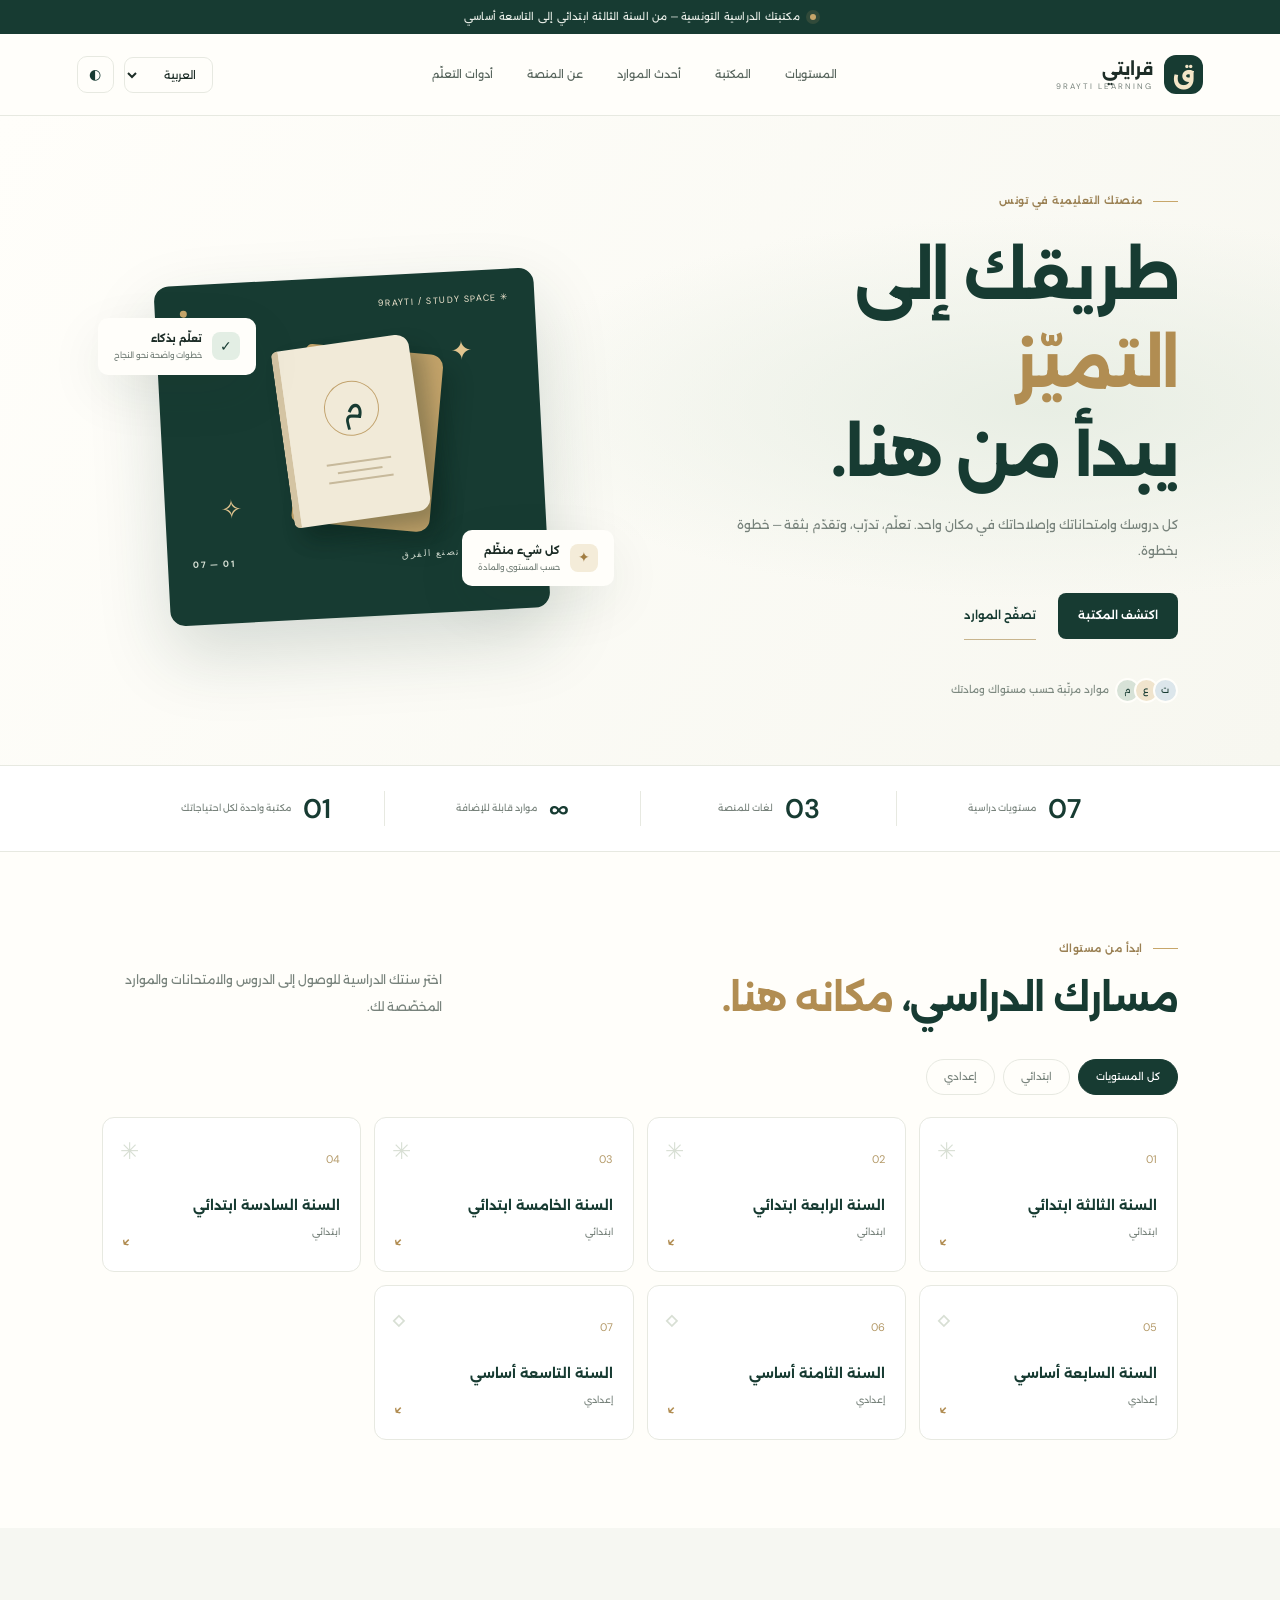
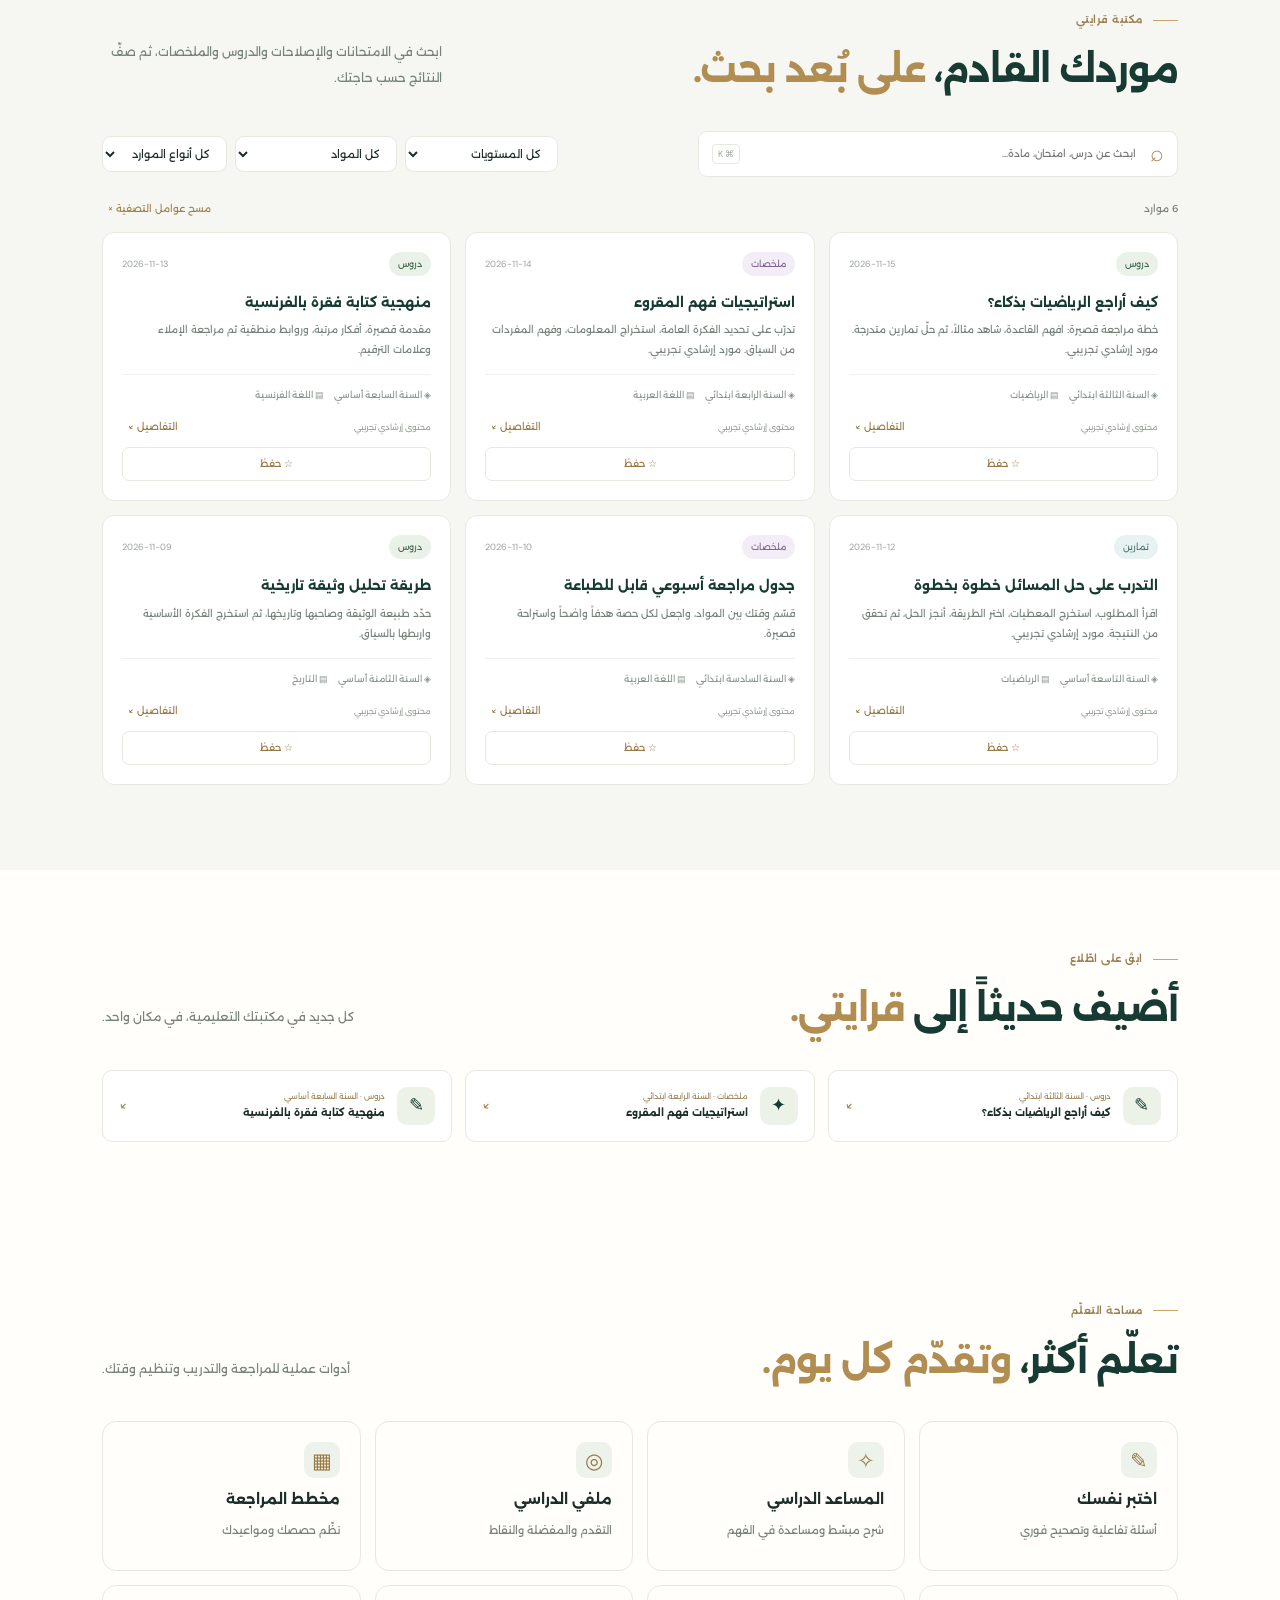
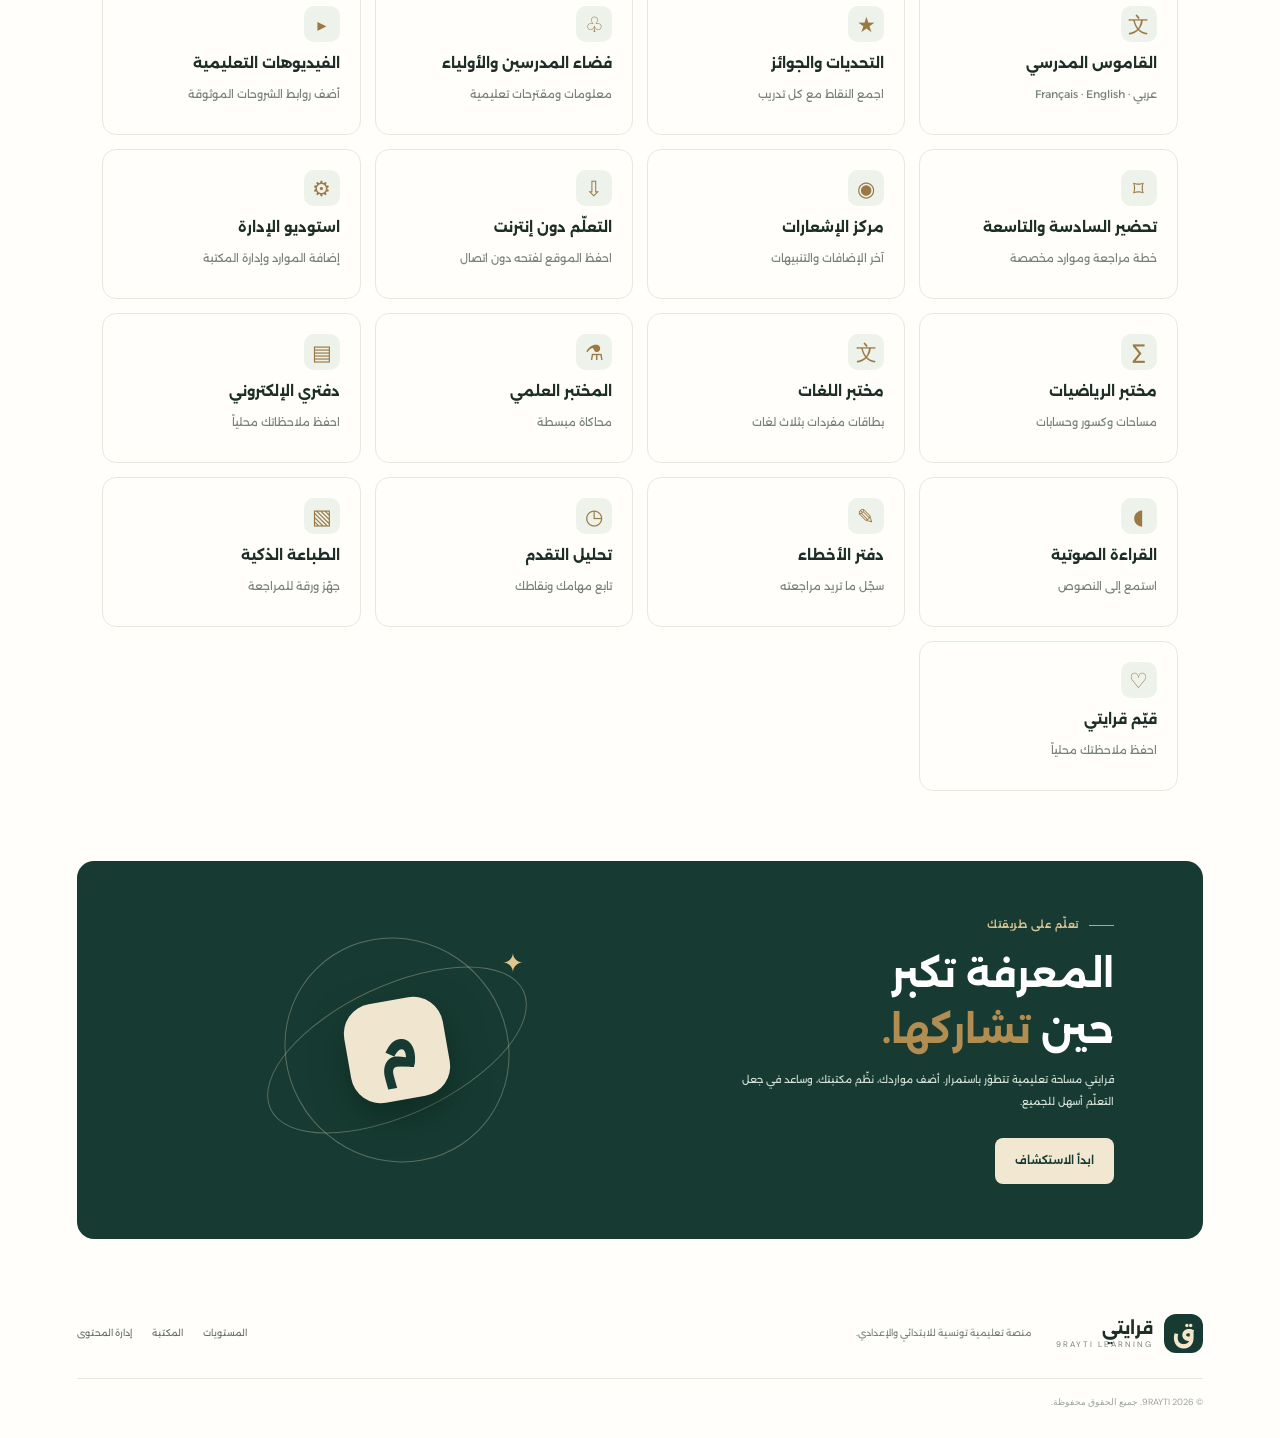
==== index.html @ 1de6a29f "Add files via upload" ====
<!doctype html>
<html lang="ar" dir="rtl">
<head>
<meta charset="utf-8"><meta name="viewport" content="width=device-width,initial-scale=1">
<meta name="description" content="قرايتي | 9rayti — مكتبة تعليمية تونسية للسنوات الثالثة إلى السادسة ابتدائي والسابعة إلى التاسعة أساسي.">
<meta name="theme-color" content="#173b32"><meta name="apple-mobile-web-app-capable" content="yes"><meta name="apple-mobile-web-app-status-bar-style" content="default"><link rel="manifest" href="manifest.webmanifest"><link rel="icon" href="assets/icon.svg" type="image/svg+xml"><title>قرايتي | 9rayti — المكتبة التعليمية التونسية</title>
<link rel="preconnect" href="https://fonts.googleapis.com"><link rel="preconnect" href="https://fonts.gstatic.com" crossorigin>
<link href="https://fonts.googleapis.com/css2?family=Alexandria:wght@400;500;600;700;800&family=DM+Sans:wght@400;500;600;700&display=swap" rel="stylesheet">
<link rel="stylesheet" href="assets/style.css">
</head>
<body>
<div class="announcement"><span class="pulse"></span><span data-i18n="announcement">مكتبتك الدراسية التونسية — من السنة الثالثة ابتدائي إلى التاسعة أساسي</span></div>
<header class="header"><a class="brand" href="#home" aria-label="9rayti home"><span class="brand-mark">ق</span><span><b>قرايتي</b><small>9RAYTI LEARNING</small></span></a>
<nav class="main-nav"><a href="#levels" data-i18n="navLevels">المستويات</a><a href="#library" data-i18n="navLibrary">المكتبة</a><a href="#latest" data-i18n="navLatest">أحدث الموارد</a><a href="#about" data-i18n="navAbout">عن المنصة</a></nav>
<div class="header-actions"><select id="language" class="language" aria-label="Language"><option value="ar">العربية</option><option value="fr">Français</option><option value="en">English</option></select><button class="icon-btn" id="themeToggle" aria-label="Toggle theme">◐</button><button class="menu-btn" id="menuToggle" aria-label="Open menu">☰</button></div></header>
<main id="home">
<section class="hero"><div class="hero-copy"><div class="eyebrow"><span class="eyebrow-line"></span><span data-i18n="heroEyebrow">منصتك التعليمية في تونس</span></div><h1 data-i18n="heroTitle">طريقك إلى <em>التميّز</em><br>يبدأ من هنا.</h1><p data-i18n="heroText">كل دروسك وامتحاناتك وإصلاحاتك في مكان واحد. تعلّم، تدرّب، وتقدّم بثقة — خطوة بخطوة.</p><div class="hero-buttons"><a class="btn btn-primary" href="#levels" data-i18n="explore">اكتشف المكتبة <span>↙</span></a><a class="btn btn-quiet" href="#library" data-i18n="browse">تصفّح الموارد</a></div><div class="hero-proof"><div class="avatar-stack"><i>م</i><i>ع</i><i>ت</i></div><span data-i18n="heroFoot">موارد مرتّبة حسب مستواك ومادتك</span></div></div>
<div class="hero-art"><div class="art-glow"></div><div class="art-card main-art"><div class="art-top"><span>✳ 9RAYTI / STUDY SPACE</span><span class="art-dot"></span></div><div class="book-illustration"><div class="book book-back"></div><div class="book book-front"><div class="book-seal">م</div><div class="book-lines"><i></i><i></i><i></i></div></div><div class="sparkle s1">✦</div><div class="sparkle s2">✧</div></div><div class="art-bottom"><span data-i18n="artCaption">مساحة تعلّم تصنع الفرق</span><b>01 — 07</b></div></div><div class="floating-note note-one"><span class="note-icon">✓</span><span><b data-i18n="noteOneTitle">تعلّم بذكاء</b><small data-i18n="noteOneText">خطوات واضحة نحو النجاح</small></span></div><div class="floating-note note-two"><span class="note-icon gold">✦</span><span><b data-i18n="noteTwoTitle">كل شيء منظّم</b><small data-i18n="noteTwoText">حسب المستوى والمادة</small></span></div></div></section>
<section class="stats"><div><b>07</b><span data-i18n="statLevels">مستويات دراسية</span></div><div><b>03</b><span data-i18n="statLanguages">لغات للمنصة</span></div><div><b>∞</b><span data-i18n="statResources">موارد قابلة للإضافة</span></div><div><b>01</b><span data-i18n="statPlace">مكتبة واحدة لكل احتياجاتك</span></div></section>
<section class="section levels-section" id="levels"><div class="section-heading"><div><div class="eyebrow"><span class="eyebrow-line"></span><span data-i18n="levelsEyebrow">ابدأ من مستواك</span></div><h2 data-i18n="levelsTitle">مسارك الدراسي، <em>مكانه هنا.</em></h2></div><p data-i18n="levelsText">اختر سنتك الدراسية للوصول إلى الدروس والامتحانات والموارد المخصّصة لك.</p></div><div class="level-tabs"><button class="level-tab active" data-stage="all" data-i18n="allLevels">كل المستويات</button><button class="level-tab" data-stage="primary" data-i18n="primary">ابتدائي</button><button class="level-tab" data-stage="middle" data-i18n="middle">إعدادي</button></div><div class="level-grid" id="levelGrid"></div></section>
<section class="library-section" id="library"><div class="section section-inner"><div class="section-heading"><div><div class="eyebrow"><span class="eyebrow-line"></span><span data-i18n="libraryEyebrow">مكتبة قرايتي</span></div><h2 data-i18n="libraryTitle">موردك القادم، <em>على بُعد بحث.</em></h2></div><p data-i18n="libraryText">ابحث في الامتحانات والإصلاحات والدروس والملخصات، ثم صفِّ النتائج حسب حاجتك.</p></div>
<div class="library-tools"><label class="search-box"><span>⌕</span><input id="searchInput" type="search" data-i18n-placeholder="searchPlaceholder" placeholder="ابحث عن درس، امتحان، مادة..."/><kbd>⌘ K</kbd></label><div class="filter-row"><select id="filterLevel"><option value="" data-i18n="filterAllLevels">كل المستويات</option></select><select id="filterSubject"><option value="" data-i18n="filterAllSubjects">كل المواد</option></select><select id="filterType"><option value="" data-i18n="filterAllTypes">كل أنواع الموارد</option><option value="exam" data-i18n="typeExam">امتحانات</option><option value="correction" data-i18n="typeCorrection">إصلاحات</option><option value="lesson" data-i18n="typeLesson">دروس</option><option value="summary" data-i18n="typeSummary">ملخصات</option><option value="exercise" data-i18n="typeExercise">تمارين</option><option value="license" data-i18n="typeLicense">تراخيص</option></select></div></div>
<div class="results-meta"><span id="resultsCount">0 مورد</span><button id="clearFilters" class="text-button" data-i18n="clearFilters">مسح عوامل التصفية ×</button></div><div class="resource-grid" id="resourceGrid"></div><div class="empty-state hidden" id="emptyState"><div>⌕</div><h3 data-i18n="emptyTitle">لم نعثر على نتائج</h3><p data-i18n="emptyText">جرّب تغيير كلمات البحث أو عوامل التصفية.</p></div></div></section>
<section class="latest-section section" id="latest"><div class="section-heading"><div><div class="eyebrow"><span class="eyebrow-line"></span><span data-i18n="latestEyebrow">ابقَ على اطّلاع</span></div><h2 data-i18n="latestTitle">أضيف حديثاً إلى <em>قرايتي.</em></h2></div><p data-i18n="latestText">كل جديد في مكتبتك التعليمية، في مكان واحد.</p></div><div class="latest-strip" id="latestStrip"></div></section>
<section class="cta-section" id="about"><div class="cta-content"><div class="eyebrow light"><span class="eyebrow-line"></span><span data-i18n="ctaEyebrow">تعلّم على طريقتك</span></div><h2 data-i18n="ctaTitle">المعرفة تكبر<br>حين <em>تشاركها.</em></h2><p data-i18n="ctaText">قرايتي مساحة تعليمية تتطوّر باستمرار. أضف مواردك، نظّم مكتبتك، وساعد في جعل التعلّم أسهل للجميع.</p><a class="btn btn-light" href="#library" data-i18n="ctaButton">ابدأ الاستكشاف <span>↙</span></a></div><div class="cta-decoration"><div class="orbit orbit-a"></div><div class="orbit orbit-b"></div><div class="orbit-core">م</div><span class="orbit-star">✦</span></div></section>
</main>
<footer class="footer"><a class="brand footer-brand" href="#home"><span class="brand-mark">ق</span><span><b>قرايتي</b><small>9RAYTI LEARNING</small></span></a><p data-i18n="footerText">منصة تعليمية تونسية للابتدائي والإعدادي.</p><div class="footer-links"><a href="#levels" data-i18n="navLevels">المستويات</a><a href="#library" data-i18n="navLibrary">المكتبة</a><a href="admin.html" data-i18n="adminLink">إدارة المحتوى</a></div><small>© <span id="year"></span> 9RAYTI. <span data-i18n="rights">جميع الحقوق محفوظة.</span></small></footer>
<div class="modal-backdrop hidden" id="resourceModal"><div class="modal"><button class="modal-close" id="modalClose">×</button><div id="modalContent"></div></div></div>
<script src="assets/data.js"></script><script src="assets/app.js"></script><script src="assets/features.js"></script><script src="assets/ultimate.js"></script>
</body></html>
---- assets/style.css ----
:root{--forest:#173b32;--forest2:#245346;--sage:#dfe9df;--cream:#f7f6f0;--paper:#fffefa;--ink:#1d2d27;--muted:#77827b;--gold:#c7a66a;--line:#e7e9e1;--shadow:0 18px 55px #1a382513}*{box-sizing:border-box}html{scroll-behavior:smooth;scroll-padding-top:90px}body{margin:0;background:var(--paper);color:var(--ink);font-family:'Alexandria','DM Sans',sans-serif;font-size:14px;line-height:1.8}a{color:inherit;text-decoration:none}button,input,select{font:inherit}.announcement{height:34px;background:var(--forest);color:#e9eee8;display:flex;align-items:center;justify-content:center;gap:10px;font-size:10px;letter-spacing:.2px}.pulse{width:6px;height:6px;background:var(--gold);border-radius:50%;box-shadow:0 0 0 4px #c7a66a25}.header{height:82px;padding:0 max(6vw,24px);display:flex;align-items:center;justify-content:space-between;border-bottom:1px solid var(--line);background:#fffefaed;backdrop-filter:blur(16px);position:sticky;top:0;z-index:20}.brand{display:flex;align-items:center;gap:11px}.brand-mark{width:39px;height:39px;border-radius:12px;background:var(--forest);color:#f4e6c8;display:grid;place-items:center;font-size:22px;font-weight:800}.brand b{display:block;font-size:17px;line-height:1.3}.brand small{display:block;font:8px 'DM Sans',sans-serif;letter-spacing:2px;color:var(--muted)}.main-nav{display:flex;gap:34px;color:#59665e;font-size:11px}.main-nav a:hover,.footer-links a:hover{color:var(--gold)}.header-actions{display:flex;align-items:center;gap:10px}.language,.filter-row select{border:1px solid var(--line);background:transparent;color:var(--ink);border-radius:9px;padding:9px 12px;font-size:11px;outline:none}.icon-btn,.menu-btn{border:1px solid var(--line);background:transparent;border-radius:10px;width:37px;height:37px;color:var(--forest);cursor:pointer}.menu-btn{display:none}.hero{min-height:550px;padding:76px max(8vw,30px) 62px;display:grid;grid-template-columns:1fr 1fr;align-items:center;gap:6vw;background:radial-gradient(ellipse at 82% 45%,#e8eee4 0,transparent 38%),linear-gradient(120deg,#fffefa,#f7f7f0)}.hero-copy{max-width:570px}.eyebrow{display:flex;align-items:center;gap:10px;color:#9a8053;font-size:10px;font-weight:600;letter-spacing:.5px}.eyebrow-line{width:25px;height:1px;background:var(--gold)}h1{font-size:clamp(38px,5vw,64px);line-height:1.38;letter-spacing:-2px;margin:22px 0 15px;font-weight:700;color:var(--forest)}h1 em,h2 em{font-style:normal;color:#b18d52}.hero-copy>p,.section-heading>p{max-width:480px;color:var(--muted);font-size:12px;line-height:2.2}.hero-buttons{display:flex;align-items:center;gap:22px;margin-top:28px}.btn{display:inline-flex;align-items:center;gap:20px;padding:13px 20px;border-radius:8px;font-size:11px;font-weight:600;transition:.2s}.btn-primary{background:var(--forest);color:#fff}.btn-primary:hover{background:var(--forest2);transform:translateY(-2px)}.btn-primary span,.btn-light span{font-size:17px}.btn-quiet{color:var(--forest);border-bottom:1px solid #c8b58e;border-radius:0;padding-inline:0}.hero-proof{display:flex;align-items:center;gap:12px;margin-top:38px;color:#7d8980;font-size:10px}.avatar-stack{display:flex;direction:ltr}.avatar-stack i{width:25px;height:25px;border-radius:50%;background:#d7e2d7;border:2px solid #fffefa;display:grid;place-items:center;font-style:normal;font-size:9px;color:var(--forest);margin-left:-6px}.avatar-stack i:nth-child(2){background:#f0e4cd}.avatar-stack i:nth-child(3){background:#dce6eb}.hero-art{min-height:390px;position:relative;display:grid;place-items:center}.art-glow{position:absolute;width:340px;height:340px;border-radius:50%;background:#dce8db;filter:blur(2px)}.main-art{position:relative;width:min(380px,90%);height:340px;background:var(--forest);border-radius:15px;padding:22px 25px;color:#f3e8d2;box-shadow:0 30px 70px #18392d2b;transform:rotate(-3deg)}.art-top,.art-bottom{display:flex;justify-content:space-between;align-items:center;font:9px 'DM Sans',sans-serif;letter-spacing:1.4px}.art-dot{width:7px;height:7px;border-radius:50%;background:var(--gold)}.book-illustration{height:240px;display:grid;place-items:center;position:relative}.book{position:absolute;width:138px;height:178px;border-radius:6px 13px 13px 6px;box-shadow:12px 14px 20px #091d1644}.book-back{background:#c3a36a;transform:translate(16px,8px) rotate(8deg)}.book-front{background:#f1ead8;transform:rotate(-5deg);display:flex;flex-direction:column;align-items:center;justify-content:center;gap:25px;border-left:7px solid #d4c4a3}.book-seal{width:55px;height:55px;border:1px solid #c2a36e;border-radius:50%;display:grid;place-items:center;color:var(--forest);font-size:30px}.book-lines{display:grid;gap:7px;width:65px}.book-lines i{height:2px;background:#c7b99b}.book-lines i:nth-child(2){width:70%;margin:auto}.sparkle{position:absolute;color:#e2c58f;font-size:26px}.s1{top:22px;right:40px}.s2{bottom:24px;left:30px}.art-bottom{color:#d5dfd4}.floating-note{position:absolute;display:flex;gap:10px;align-items:center;background:#fffefa;padding:12px 16px;border-radius:10px;box-shadow:var(--shadow);z-index:2}.note-one{top:66px;left:-4px}.note-two{bottom:56px;right:-12px}.note-icon{width:28px;height:28px;border-radius:8px;background:#e3eee4;color:var(--forest);display:grid;place-items:center}.note-icon.gold{background:#f4ecd9;color:#a17d42}.floating-note b,.floating-note small{display:block}.floating-note b{font-size:10px}.floating-note small{font-size:8px;color:var(--muted)}.stats{display:grid;grid-template-columns:repeat(4,1fr);padding:25px 10%;background:#fff;border-block:1px solid var(--line)}.stats div{display:flex;align-items:center;justify-content:center;gap:12px;border-left:1px solid var(--line)}.stats div:last-child{border:0}.stats b{font:600 27px 'DM Sans',sans-serif;color:var(--forest)}.stats span{font-size:9px;color:var(--muted)}.section{padding:88px max(8vw,30px)}.section-heading{display:flex;justify-content:space-between;align-items:end;gap:30px;margin-bottom:34px}.section-heading h2{font-size:clamp(25px,3vw,37px);line-height:1.5;color:var(--forest);margin:12px 0 0;letter-spacing:-1px}.section-heading>p{max-width:340px;margin:0 0 5px}.level-tabs{display:flex;gap:8px;margin-bottom:22px}.level-tab{background:transparent;border:1px solid var(--line);border-radius:30px;padding:8px 17px;color:var(--muted);font-size:10px;cursor:pointer}.level-tab.active{background:var(--forest);color:#fff;border-color:var(--forest)}.level-grid{display:grid;grid-template-columns:repeat(4,1fr);gap:13px}.level-card{position:relative;text-align:start;min-height:155px;padding:20px;background:#fff;border:1px solid var(--line);border-radius:12px;cursor:pointer;transition:.2s;color:var(--ink);overflow:hidden}.level-card:hover{transform:translateY(-4px);box-shadow:var(--shadow);border-color:#c5b181}.level-number{font:11px 'DM Sans',sans-serif;color:#b49a69}.level-symbol{position:absolute;top:13px;left:17px;font-size:23px;color:#d8dfd4}.level-card b{display:block;margin-top:23px;font-size:13px;color:var(--forest)}.level-card small{color:var(--muted);font-size:9px}.level-arrow{position:absolute;bottom:14px;left:18px;color:#b18d52;font-size:17px}.library-section{background:#f6f7f2}.section-inner{padding-top:83px;padding-bottom:85px}.library-tools{display:flex;justify-content:space-between;gap:15px;align-items:center;margin-bottom:22px}.search-box{display:flex;align-items:center;gap:12px;background:#fff;border:1px solid var(--line);border-radius:9px;padding:0 13px;min-width:310px;flex:1;max-width:480px;height:46px;color:#a78c59}.search-box>span{font-size:23px}.search-box input{border:0;outline:0;flex:1;min-width:0;font-size:10px;color:var(--ink);background:transparent}.search-box kbd{font:9px 'DM Sans',sans-serif;color:#a0a89f;border:1px solid var(--line);padding:3px 5px;border-radius:4px}.filter-row{display:flex;gap:8px}.filter-row select{background:#fff;min-width:125px}.results-meta{display:flex;justify-content:space-between;align-items:center;color:var(--muted);font-size:10px;margin-bottom:13px}.text-button{border:0;background:transparent;color:#a1814b;cursor:pointer;font-size:10px}.resource-grid{display:grid;grid-template-columns:repeat(3,1fr);gap:14px}.resource-card{background:#fff;border:1px solid var(--line);border-radius:12px;padding:19px;min-height:225px;display:flex;flex-direction:column;transition:.2s}.resource-card:hover{box-shadow:var(--shadow);transform:translateY(-3px)}.resource-card-top,.resource-meta,.resource-card-bottom{display:flex;justify-content:space-between;align-items:center;gap:10px}.resource-type{font-size:9px;padding:4px 9px;border-radius:20px;background:#eaf1e9;color:#42664d}.type-exam{background:#f8eee1;color:#9b713c}.type-correction{background:#e9eef6;color:#506a91}.type-summary{background:#f2edf6;color:#806594}.type-exercise{background:#e9f2f2;color:#4f7775}.type-license{background:#f5efe5;color:#8a754d}.resource-date{font:9px 'DM Sans',sans-serif;color:#9aa29b}.resource-card h3{font-size:13px;line-height:1.8;margin:15px 0 6px;color:var(--forest)}.resource-card p{font-size:10px;color:var(--muted);line-height:2;margin:0 0 14px}.resource-meta{justify-content:flex-start;flex-wrap:wrap;color:#89948b;font-size:9px;margin-top:auto;padding-top:12px;border-top:1px solid #f0f1ec}.resource-card-bottom{margin-top:14px}.resource-origin{font-size:8px;color:#9ba39a}.detail-btn{border:0;background:transparent;color:#9a7b48;font-size:10px;cursor:pointer}.empty-state{text-align:center;padding:50px 15px;color:var(--muted)}.empty-state>div{font-size:35px;color:#b49a69}.empty-state h3{color:var(--forest)}.hidden{display:none!important}.latest-section{padding-top:80px;padding-bottom:90px}.latest-strip{display:grid;grid-template-columns:repeat(3,1fr);gap:13px}.latest-item{border:1px solid var(--line);border-radius:10px;background:white;padding:16px;display:flex;align-items:center;gap:12px;text-align:start;cursor:pointer;color:var(--ink)}.latest-icon{width:38px;height:38px;flex:none;border-radius:10px;background:#edf2e9;color:var(--forest);display:grid;place-items:center;font-size:18px}.latest-item span:nth-child(2){flex:1;min-width:0}.latest-item small,.latest-item b{display:block}.latest-item small{font-size:8px;color:#a28a60}.latest-item b{font-size:10px;white-space:nowrap;overflow:hidden;text-overflow:ellipsis}.latest-item i{font-style:normal;color:#a88a54}.cta-section{margin:0 max(6vw,20px) 75px;background:var(--forest);border-radius:17px;min-height:330px;position:relative;overflow:hidden;padding:55px 7%;display:flex;align-items:center;justify-content:space-between;color:#fff}.eyebrow.light{color:#d7c397}.cta-content{max-width:460px;position:relative;z-index:1}.cta-content h2{font-size:37px;line-height:1.5;margin:12px 0;color:#fff}.cta-content p{font-size:10px;color:#d3ded5;line-height:2.2;max-width:400px}.btn-light{background:#f2e8d2;color:var(--forest);margin-top:15px}.cta-decoration{width:310px;height:260px;position:relative;display:grid;place-items:center;margin-inline-end:8%}.orbit{position:absolute;border:1px solid #e3d4b355;border-radius:50%;transform:rotate(-25deg)}.orbit-a{width:280px;height:130px}.orbit-b{width:230px;height:220px;transform:rotate(45deg)}.orbit-core{width:100px;height:100px;border-radius:30px;background:#f0e5ce;color:var(--forest);display:grid;place-items:center;font-size:52px;font-weight:800;box-shadow:0 15px 35px #061e1680;transform:rotate(-10deg)}.orbit-star{position:absolute;top:20px;right:28px;color:#e3c58e;font-size:26px}.footer{padding:0 max(6vw,25px) 30px;display:flex;align-items:center;gap:25px;flex-wrap:wrap}.footer-brand{flex:none}.footer>p{font-size:9px;color:var(--muted);margin-inline-end:auto}.footer-links{display:flex;gap:20px;font-size:9px;color:#65736a}.footer>small{width:100%;border-top:1px solid var(--line);padding-top:17px;color:#9ba39b;font:9px 'DM Sans',sans-serif}.modal-backdrop{position:fixed;inset:0;background:#0a1c17a8;z-index:50;display:grid;place-items:center;padding:20px}.modal{background:#fffefa;color:var(--ink);width:min(540px,100%);border-radius:16px;padding:32px;position:relative;box-shadow:0 25px 80px #0004}.modal-close{position:absolute;top:12px;left:15px;border:0;background:transparent;font-size:25px;color:var(--muted);cursor:pointer}.modal h2{color:var(--forest);font-size:22px;margin:18px 0 8px}.modal>div>p{font-size:11px;line-height:2.2;color:var(--muted)}.modal-details{display:grid;grid-template-columns:repeat(3,1fr);gap:10px;padding:17px 0;margin:15px 0;border-block:1px solid var(--line)}.modal-details small,.modal-details b{display:block}.modal-details small{font-size:9px;color:var(--muted)}.modal-details b{font-size:10px}.demo-warning,.file-note{background:#f8f1e4;border-radius:8px;padding:10px;color:#886c3f!important;font-size:9px!important}.dark{--paper:#18231f;--cream:#1d2b25;--ink:#e9eee8;--muted:#aab6ac;--line:#34453b;background:var(--paper);color:var(--ink)}.dark .header,.dark .stats,.dark .level-card,.dark .resource-card,.dark .latest-item,.dark .search-box,.dark .filter-row select,.dark .floating-note,.dark .modal{background:#202f28;color:var(--ink)}.dark .hero,.dark .library-section{background:#1b2923}.dark .main-nav,.dark .section-heading h2,.dark h1,.dark .level-card b,.dark .resource-card h3,.dark .modal h2{color:#e4eee5}.dark .hero{background:radial-gradient(ellipse at 82% 45%,#31473a 0,transparent 38%),#1b2923}.dark .stats{border-color:var(--line)}.dark .stats b{color:#d5c08f}.dark .search-box input{color:var(--ink)}.dark .cta-section{background:#0f2c24}.dark .footer{background:transparent}.dark .modal{background:#202f28}.dark .icon-btn{color:#e6d6b5}
@media(max-width:900px){.main-nav{gap:15px}.hero{padding-inline:6vw;gap:2vw}.level-grid{grid-template-columns:repeat(2,1fr)}.resource-grid{grid-template-columns:repeat(2,1fr)}.library-tools{align-items:stretch;flex-direction:column}.search-box{max-width:none}.filter-row select{flex:1;min-width:0}.stats{padding-inline:4%}.stats span{font-size:8px}.latest-strip{grid-template-columns:1fr}.cta-decoration{margin-inline-end:0}}
@media(max-width:650px){.announcement{font-size:8px;padding:0 10px;text-align:center}.header{height:68px;padding:0 18px}.main-nav{display:none;position:absolute;top:68px;right:0;left:0;background:#fffefa;padding:18px 24px;box-shadow:var(--shadow);flex-direction:column;gap:14px}.main-nav.open{display:flex}.menu-btn{display:block}.hero{grid-template-columns:1fr;padding:52px 23px 30px}.hero-copy{order:1}.hero-art{order:0;min-height:285px}.main-art{height:260px;width:270px}.book-illustration{height:175px}.book{width:105px;height:140px}.art-glow{width:260px;height:260px}.note-one{top:28px;left:0}.note-two{bottom:20px;right:0}.floating-note{padding:8px 10px}.stats{grid-template-columns:repeat(2,1fr);gap:17px;padding:20px}.stats div{border:0;justify-content:flex-start}.section{padding:60px 22px}.section-heading{display:block}.section-heading>p{margin-top:10px}.level-grid{gap:9px}.level-card{min-height:135px;padding:15px}.level-card b{font-size:11px}.resource-grid{grid-template-columns:1fr}.filter-row{display:grid;grid-template-columns:1fr 1fr}.search-box{min-width:0}.search-box kbd{display:none}.cta-section{margin:0 15px 55px;padding:38px 25px;min-height:0}.cta-decoration{display:none}.cta-content h2{font-size:30px}.footer{padding-inline:22px;gap:14px}.footer>p{width:100%;order:3}.footer-links{width:100%;order:4}.footer>small{order:5}.modal{padding:25px 20px}.modal-details{grid-template-columns:1fr 1fr}.dark .main-nav{background:#202f28}}

/* 9rayti expanded learning tools */
.feature-hub{padding-top:70px;padding-bottom:70px}.feature-grid{display:grid;grid-template-columns:repeat(4,minmax(0,1fr));gap:14px;margin-top:28px}.feature-tile{display:flex;flex-direction:column;align-items:flex-start;text-align:right;gap:9px;min-height:150px;padding:20px;border:1px solid var(--line);border-radius:14px;background:var(--paper,#fffefa);color:var(--ink,#24362f);text-decoration:none;cursor:pointer;transition:transform .2s,border-color .2s,box-shadow .2s;font:inherit}.feature-tile:hover{transform:translateY(-3px);border-color:#b99a62;box-shadow:0 12px 28px #183b2d12}.feature-tile>span{display:grid;place-items:center;width:36px;height:36px;border-radius:10px;background:#edf2eb;color:#9a7944;font-size:21px}.feature-tile b{font-size:14px}.feature-tile small{font-size:11px;line-height:1.8;color:var(--muted,#758078)}
.tool-modal{position:fixed;inset:0;z-index:1000;background:#0b211bd1;display:grid;place-items:center;padding:18px;overflow:auto}.tool-modal.hidden{display:none}.tool-dialog{position:relative;width:min(650px,100%);max-height:90vh;overflow:auto;background:var(--paper,#fffefa);color:var(--ink,#24362f);border-radius:18px;padding:30px;box-shadow:0 25px 80px #0003}.tool-dialog h2{font-size:25px;margin:12px 0 18px}.tool-dialog h3{font-size:17px;line-height:1.8}.tool-close{position:absolute;left:16px;top:12px;border:0;background:transparent;font-size:28px;cursor:pointer;color:inherit}.tool-muted{font-size:12px;color:var(--muted,#758078);line-height:1.9}.tool-label{display:grid;gap:7px;margin:13px 0;font-size:12px;color:var(--muted,#758078)}.tool-label input,.tool-label select,.tool-label textarea,.tool-input{width:100%;border:1px solid var(--line);border-radius:9px;padding:12px;background:transparent;color:inherit;font:inherit;font-size:13px}.tool-label textarea{resize:vertical}.quiz-options{display:grid;gap:9px;margin:18px 0}.quiz-options button{padding:13px;text-align:right;border:1px solid var(--line);border-radius:9px;background:transparent;color:inherit;cursor:pointer}.quiz-options button:disabled{opacity:.65;cursor:default}.tool-feedback,.tool-answer{margin-top:16px;padding:14px;border-radius:10px;background:#edf3ec;line-height:1.9;font-size:13px;color:#244337}.tool-answer{white-space:pre-wrap}.profile-stats{display:grid;grid-template-columns:repeat(3,1fr);gap:10px;margin:18px 0}.profile-stats>div{padding:14px;background:#f1f2ec;border-radius:10px;display:grid;text-align:center;gap:5px}.profile-stats b{font-size:22px;color:#987745}.profile-stats small{font-size:10px}.planner-form{display:grid;grid-template-columns:1fr 1fr auto;align-items:end;gap:10px}.task-list{display:grid;gap:8px;margin-top:16px}.task-row{display:flex;align-items:center;gap:10px;border:1px solid var(--line);padding:11px;border-radius:9px;font-size:12px}.task-row span{flex:1}.task-row small{display:block;color:var(--muted)}.task-row button{border:0;background:#f4e9e5;color:#985b4d;border-radius:6px;padding:5px 9px;cursor:pointer}.task-row .done{text-decoration:line-through;opacity:.6}.dict-rows{display:grid;gap:8px;margin-top:14px}.dict-row{display:grid;grid-template-columns:1fr 1.2fr;gap:5px;padding:12px;border:1px solid var(--line);border-radius:9px}.dict-row small{grid-column:1/-1;color:var(--muted)}.challenge-card,.notice-card{padding:17px;border:1px solid var(--line);border-radius:12px;margin:12px 0;line-height:1.9}.challenge-card strong{color:#9b7b45;font-size:22px}.notice-card p{font-size:12px;color:var(--muted)}.national-grid{display:grid;grid-template-columns:1fr 1fr;gap:10px;margin:16px 0}.national-grid .feature-tile{min-height:100px}.favorite-resource{margin-top:10px;border:1px solid var(--line);border-radius:7px;padding:7px 10px;background:transparent;color:#997846;cursor:pointer;font:inherit;font-size:10px}.dark .feature-tile{background:#1d3029;color:#edf1e9}.dark .tool-dialog{background:#1d3029;color:#edf1e9}.dark .profile-stats>div,.dark .tool-feedback,.dark .tool-answer{background:#293f35;color:#e4eee5}.dark .tool-label input,.dark .tool-label select,.dark .tool-label textarea,.dark .tool-input{background:#172720;color:#f4f1e8}
@media(max-width:900px){.feature-grid{grid-template-columns:repeat(2,minmax(0,1fr))}}@media(max-width:560px){.feature-grid{grid-template-columns:1fr 1fr;gap:9px}.feature-tile{padding:13px;min-height:135px}.feature-tile b{font-size:12px}.feature-tile small{font-size:10px}.tool-dialog{padding:24px 17px}.planner-form{grid-template-columns:1fr}.national-grid{grid-template-columns:1fr}.dict-row{grid-template-columns:1fr}.dict-row small{grid-column:auto}}

/* 9rayti ULTIMATE — mobile-first learning tools, same original palette */
.math-grid{display:grid;grid-template-columns:1fr 1fr;gap:12px}.tool-actions{display:flex;gap:10px;flex-wrap:wrap;margin:14px 0}.flashcard{min-height:150px;border:1px solid var(--line);border-radius:14px;display:grid;place-content:center;text-align:center;gap:14px;padding:20px;background:linear-gradient(135deg,#fffefa,#f2f4ec)}.flashcard strong{font-size:30px;color:var(--forest)}.science-state{margin:18px 0;padding:25px;border-radius:14px;background:#e9efe5;color:#173b32;text-align:center;font-size:22px;font-weight:700}.progress-track{height:12px;background:var(--line);border-radius:99px;overflow:hidden}.progress-track span{display:block;height:100%;background:var(--gold);border-radius:99px}.mobile-dock{display:none}@media(max-width:650px){body{padding-bottom:76px}.mobile-dock{position:fixed;z-index:40;bottom:0;left:0;right:0;display:grid;grid-template-columns:repeat(4,1fr);gap:4px;padding:8px 10px calc(8px + env(safe-area-inset-bottom));background:#fffefaed;border-top:1px solid var(--line);backdrop-filter:blur(14px);box-shadow:0 -8px 25px #173b3210}.mobile-dock a{display:flex;flex-direction:column;align-items:center;justify-content:center;gap:1px;color:var(--forest);font-size:19px;line-height:1.2}.mobile-dock small{font-size:9px;color:var(--muted)}.dark .mobile-dock{background:#202f28ed}.dark .mobile-dock a{color:#e4eee5}.math-grid{grid-template-columns:1fr 1fr}.tool-actions .btn{flex:1;justify-content:center}}@media print{.header,.announcement,.footer,.mobile-dock,.feature-hub,.cta-section{display:none!important}}
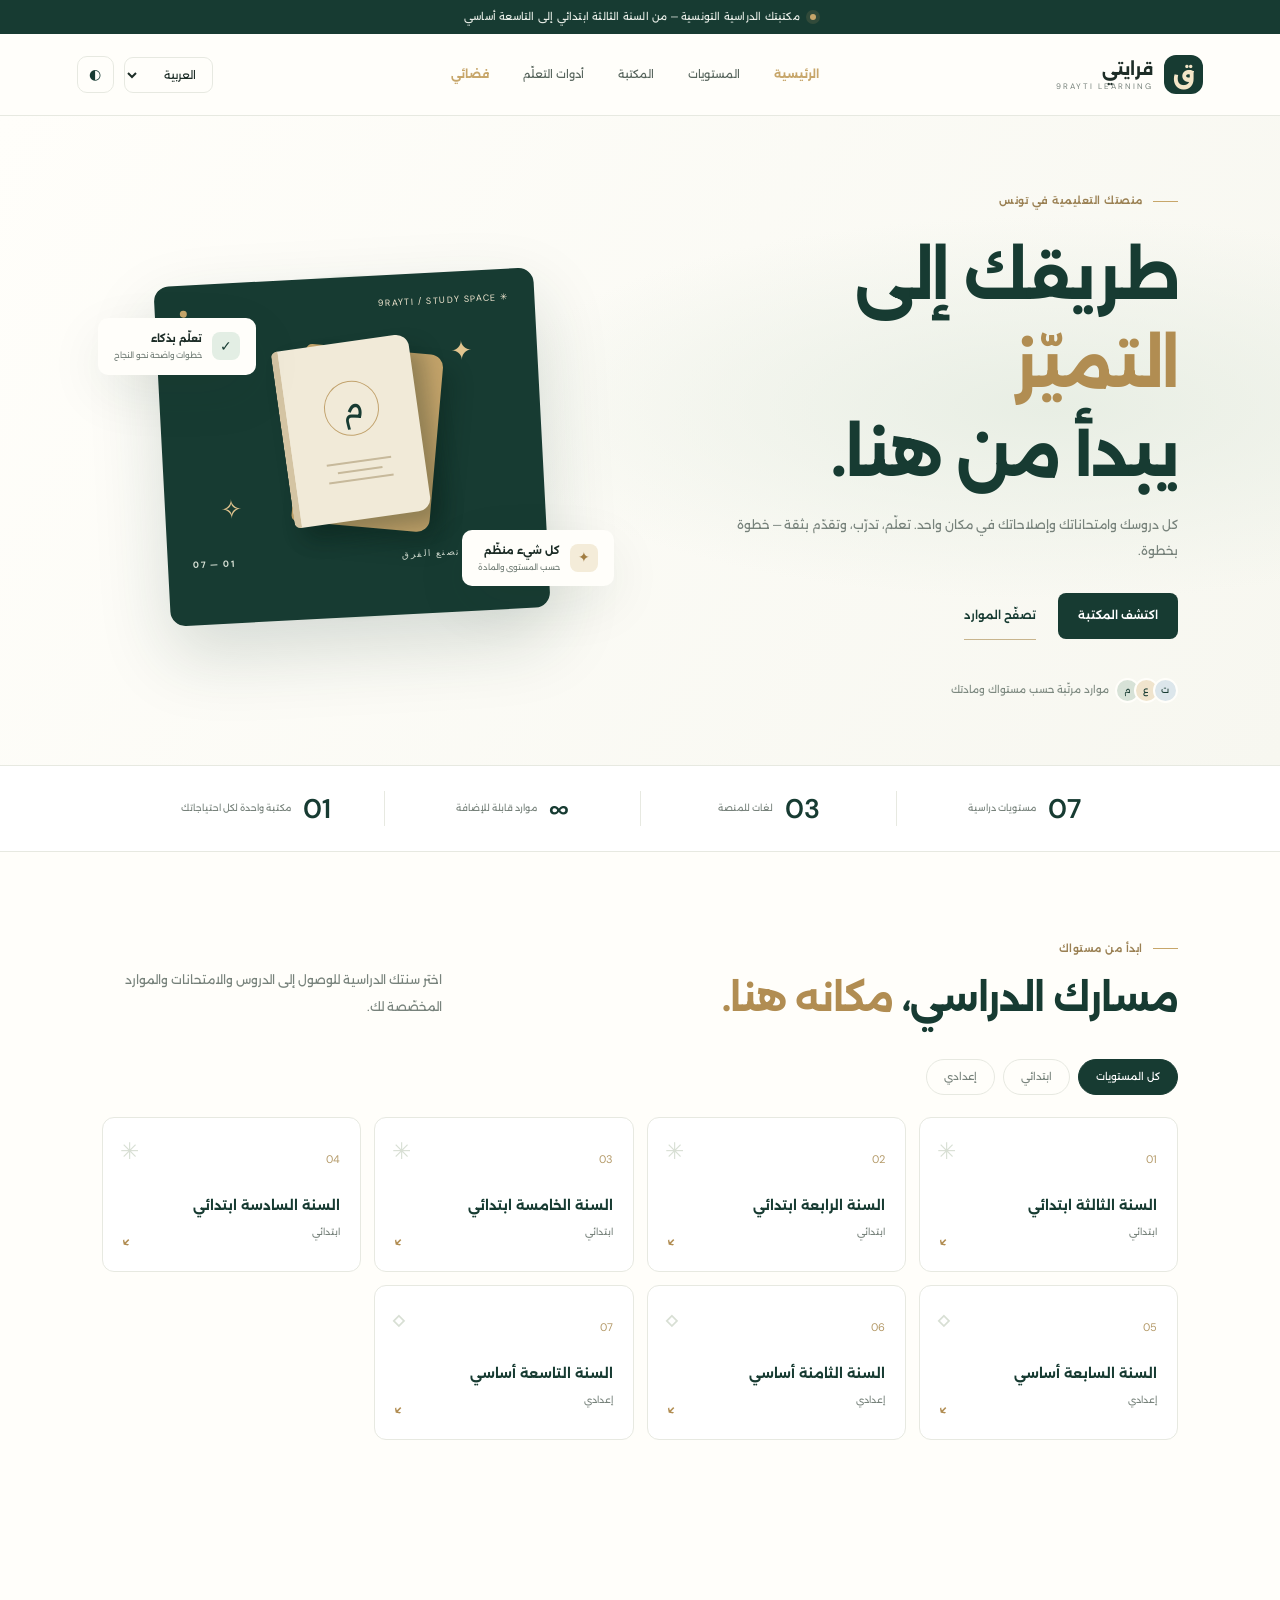
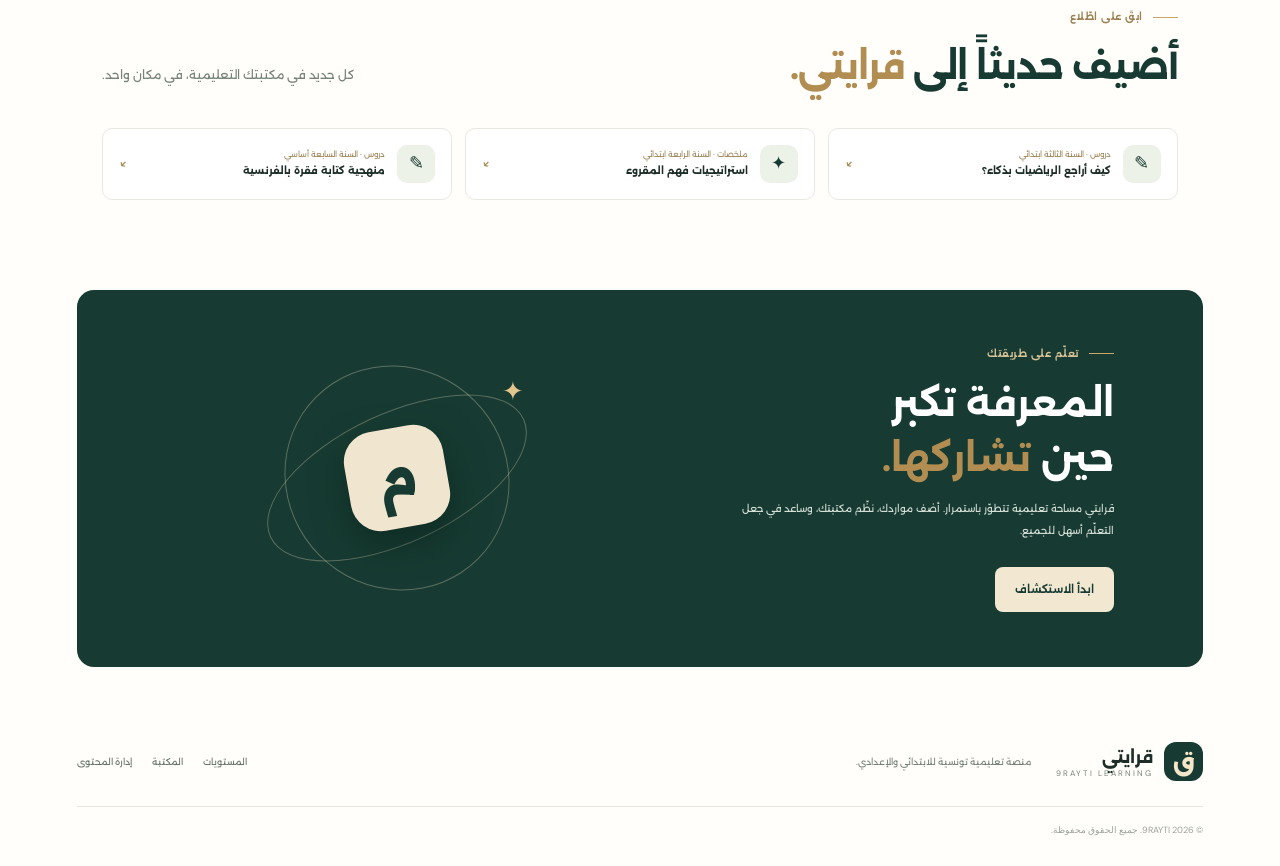
==== commit 509a83ba: "Add files via upload" ====
--- a/index.html
+++ b/index.html
@@ -26,5 +26,5 @@
 </main>
 <footer class="footer"><a class="brand footer-brand" href="#home"><span class="brand-mark">ق</span><span><b>قرايتي</b><small>9RAYTI LEARNING</small></span></a><p data-i18n="footerText">منصة تعليمية تونسية للابتدائي والإعدادي.</p><div class="footer-links"><a href="#levels" data-i18n="navLevels">المستويات</a><a href="#library" data-i18n="navLibrary">المكتبة</a><a href="admin.html" data-i18n="adminLink">إدارة المحتوى</a></div><small>© <span id="year"></span> 9RAYTI. <span data-i18n="rights">جميع الحقوق محفوظة.</span></small></footer>
 <div class="modal-backdrop hidden" id="resourceModal"><div class="modal"><button class="modal-close" id="modalClose">×</button><div id="modalContent"></div></div></div>
-<script src="assets/data.js"></script><script src="assets/app.js"></script><script src="assets/features.js"></script><script src="assets/ultimate.js"></script>
+<script src="assets/data.js"></script><script src="assets/app.js"></script><script src="assets/features.js"></script><script src="assets/ultimate.js"></script><script src="assets/content.js"></script><script src="assets/views.js"></script>
 </body></html>
--- a/assets/style.css
+++ b/assets/style.css
@@ -9,3 +9,5 @@
 
 /* 9rayti ULTIMATE — mobile-first learning tools, same original palette */
 .math-grid{display:grid;grid-template-columns:1fr 1fr;gap:12px}.tool-actions{display:flex;gap:10px;flex-wrap:wrap;margin:14px 0}.flashcard{min-height:150px;border:1px solid var(--line);border-radius:14px;display:grid;place-content:center;text-align:center;gap:14px;padding:20px;background:linear-gradient(135deg,#fffefa,#f2f4ec)}.flashcard strong{font-size:30px;color:var(--forest)}.science-state{margin:18px 0;padding:25px;border-radius:14px;background:#e9efe5;color:#173b32;text-align:center;font-size:22px;font-weight:700}.progress-track{height:12px;background:var(--line);border-radius:99px;overflow:hidden}.progress-track span{display:block;height:100%;background:var(--gold);border-radius:99px}.mobile-dock{display:none}@media(max-width:650px){body{padding-bottom:76px}.mobile-dock{position:fixed;z-index:40;bottom:0;left:0;right:0;display:grid;grid-template-columns:repeat(4,1fr);gap:4px;padding:8px 10px calc(8px + env(safe-area-inset-bottom));background:#fffefaed;border-top:1px solid var(--line);backdrop-filter:blur(14px);box-shadow:0 -8px 25px #173b3210}.mobile-dock a{display:flex;flex-direction:column;align-items:center;justify-content:center;gap:1px;color:var(--forest);font-size:19px;line-height:1.2}.mobile-dock small{font-size:9px;color:var(--muted)}.dark .mobile-dock{background:#202f28ed}.dark .mobile-dock a{color:#e4eee5}.math-grid{grid-template-columns:1fr 1fr}.tool-actions .btn{flex:1;justify-content:center}}@media print{.header,.announcement,.footer,.mobile-dock,.feature-hub,.cta-section{display:none!important}}
+.crumbs{font-size:11px;color:var(--muted);margin-bottom:18px}.crumbs a{color:#9a7b48}.app-view{min-height:60vh;padding-top:40px}.app-view h2{color:var(--forest);font-size:28px;margin:6px 0}.app-view h3{color:var(--forest);font-size:15px;margin:22px 0 8px}.vgrid{display:grid;grid-template-columns:repeat(3,1fr);gap:13px;margin:12px 0}.vcard{display:block;padding:18px;background:#fff;border:1px solid var(--line);border-radius:12px;transition:.2s}.vcard:hover{transform:translateY(-3px);box-shadow:var(--shadow);border-color:#c5b181}.vcard b{display:block;color:var(--forest);font-size:13px}.vcard small{color:var(--muted);font-size:10px}.reader{max-width:720px}.reader p{font-size:13px;line-height:2.1}.qbox{border:1px solid var(--line);border-radius:12px;margin:0 0 12px;padding:14px 18px;background:#fff}.qbox legend{font-weight:600;color:var(--forest);padding:0 6px}.qopt{display:block;padding:7px 4px;cursor:pointer;font-size:13px}.qfb{font-size:12px;color:#4f7a5c;margin-top:6px}.tool-actions{display:flex;gap:14px;flex-wrap:wrap;margin:16px 0}.tool-group{margin-bottom:26px}.tool-group h3{color:var(--forest);font-size:15px;margin:0 0 10px}.main-nav a.active{color:var(--gold);font-weight:700}.dark .vcard,.dark .qbox{background:#202f28}.dark .app-view h2,.dark .app-view h3,.dark .vcard b,.dark .qbox legend{color:#e4eee5}@media(max-width:760px){.vgrid{grid-template-columns:1fr}}
+.lesson-img{display:block;width:100%;max-width:820px;height:auto;border-radius:14px;border:1px solid var(--line);box-shadow:var(--shadow);margin:14px 0}
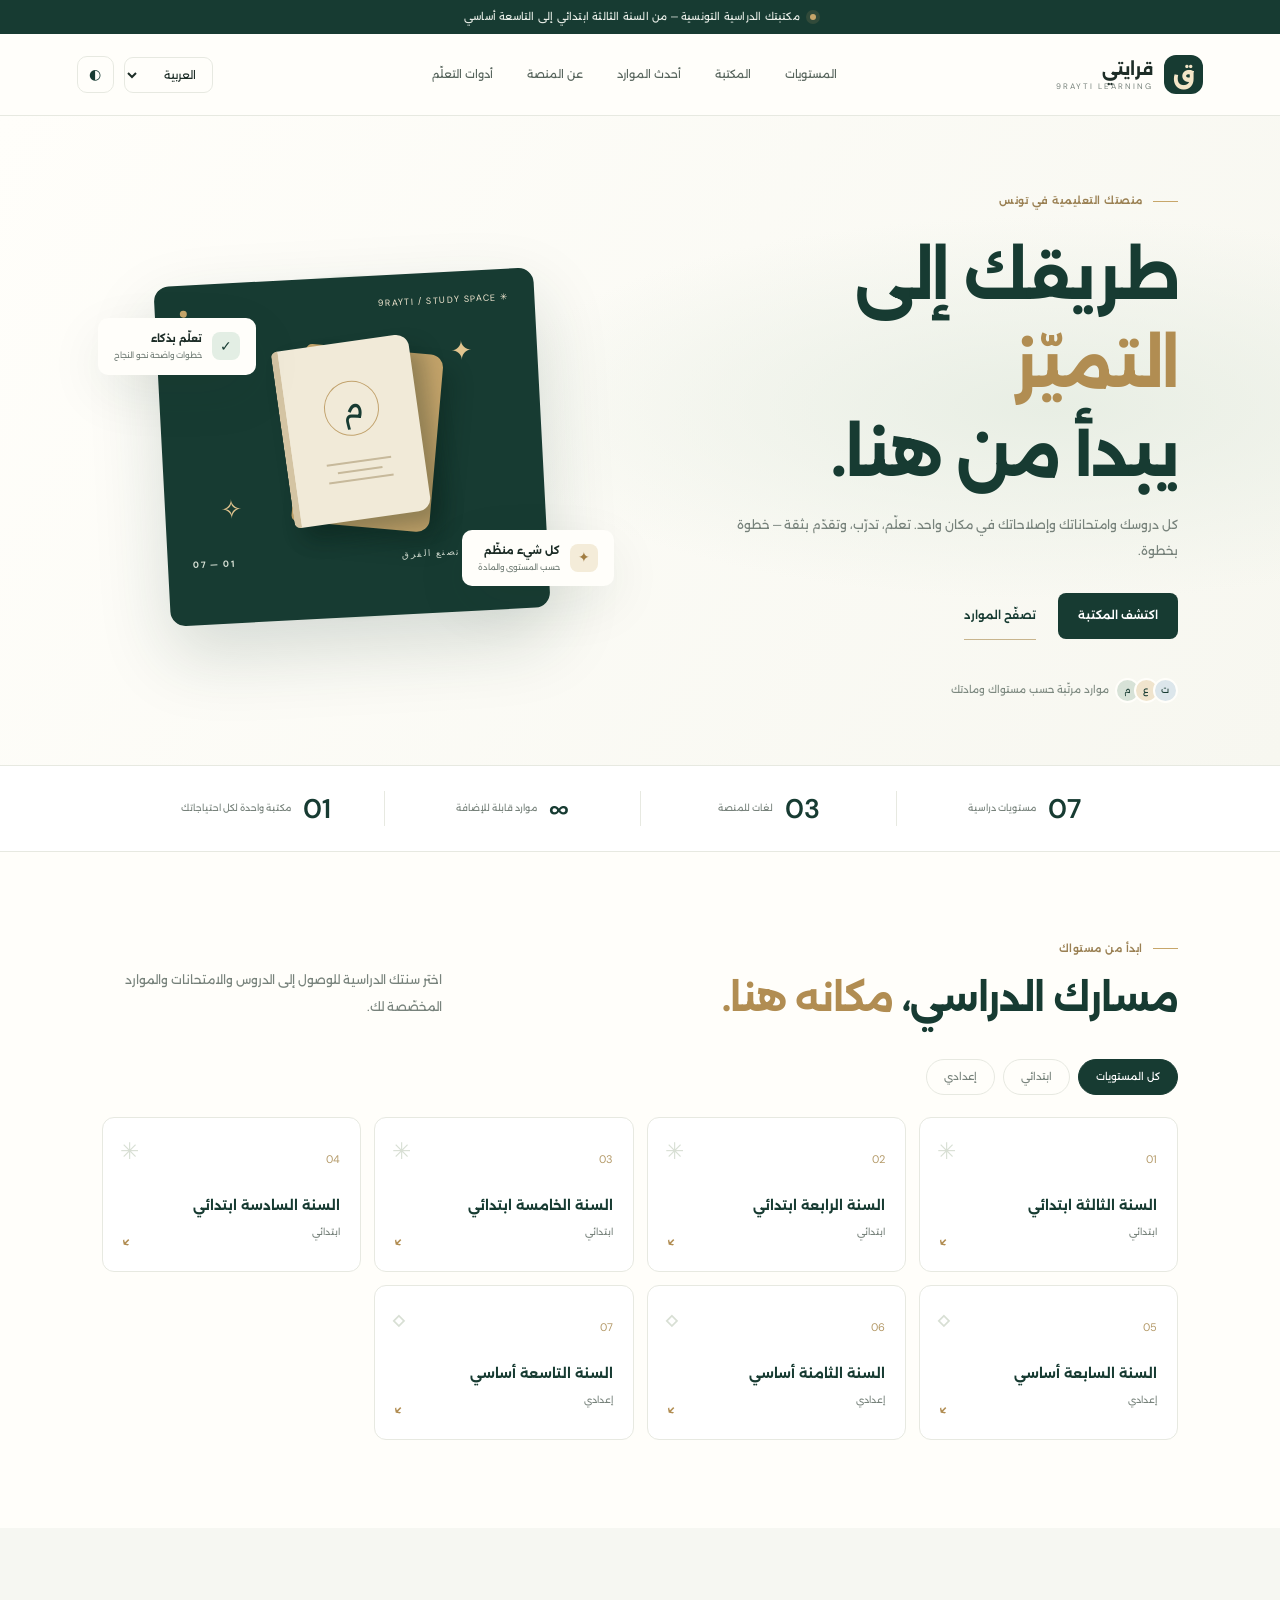
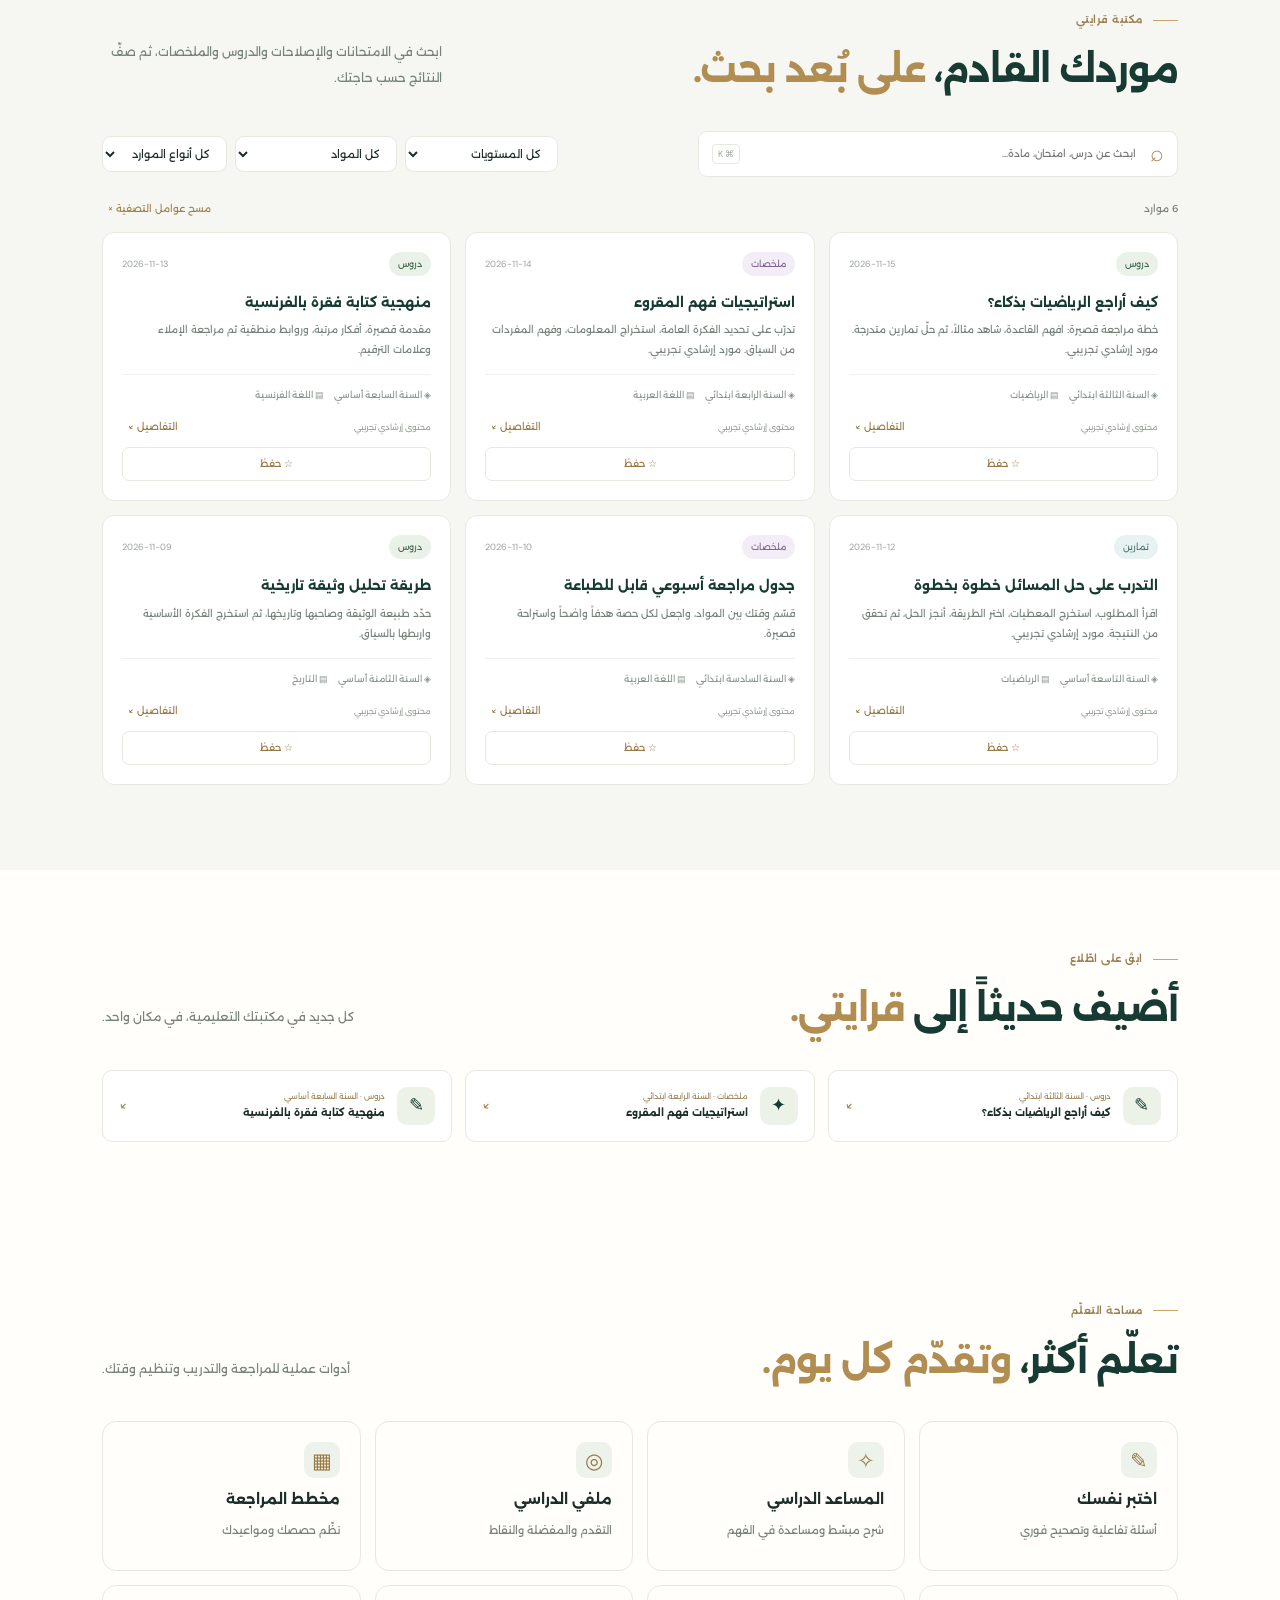
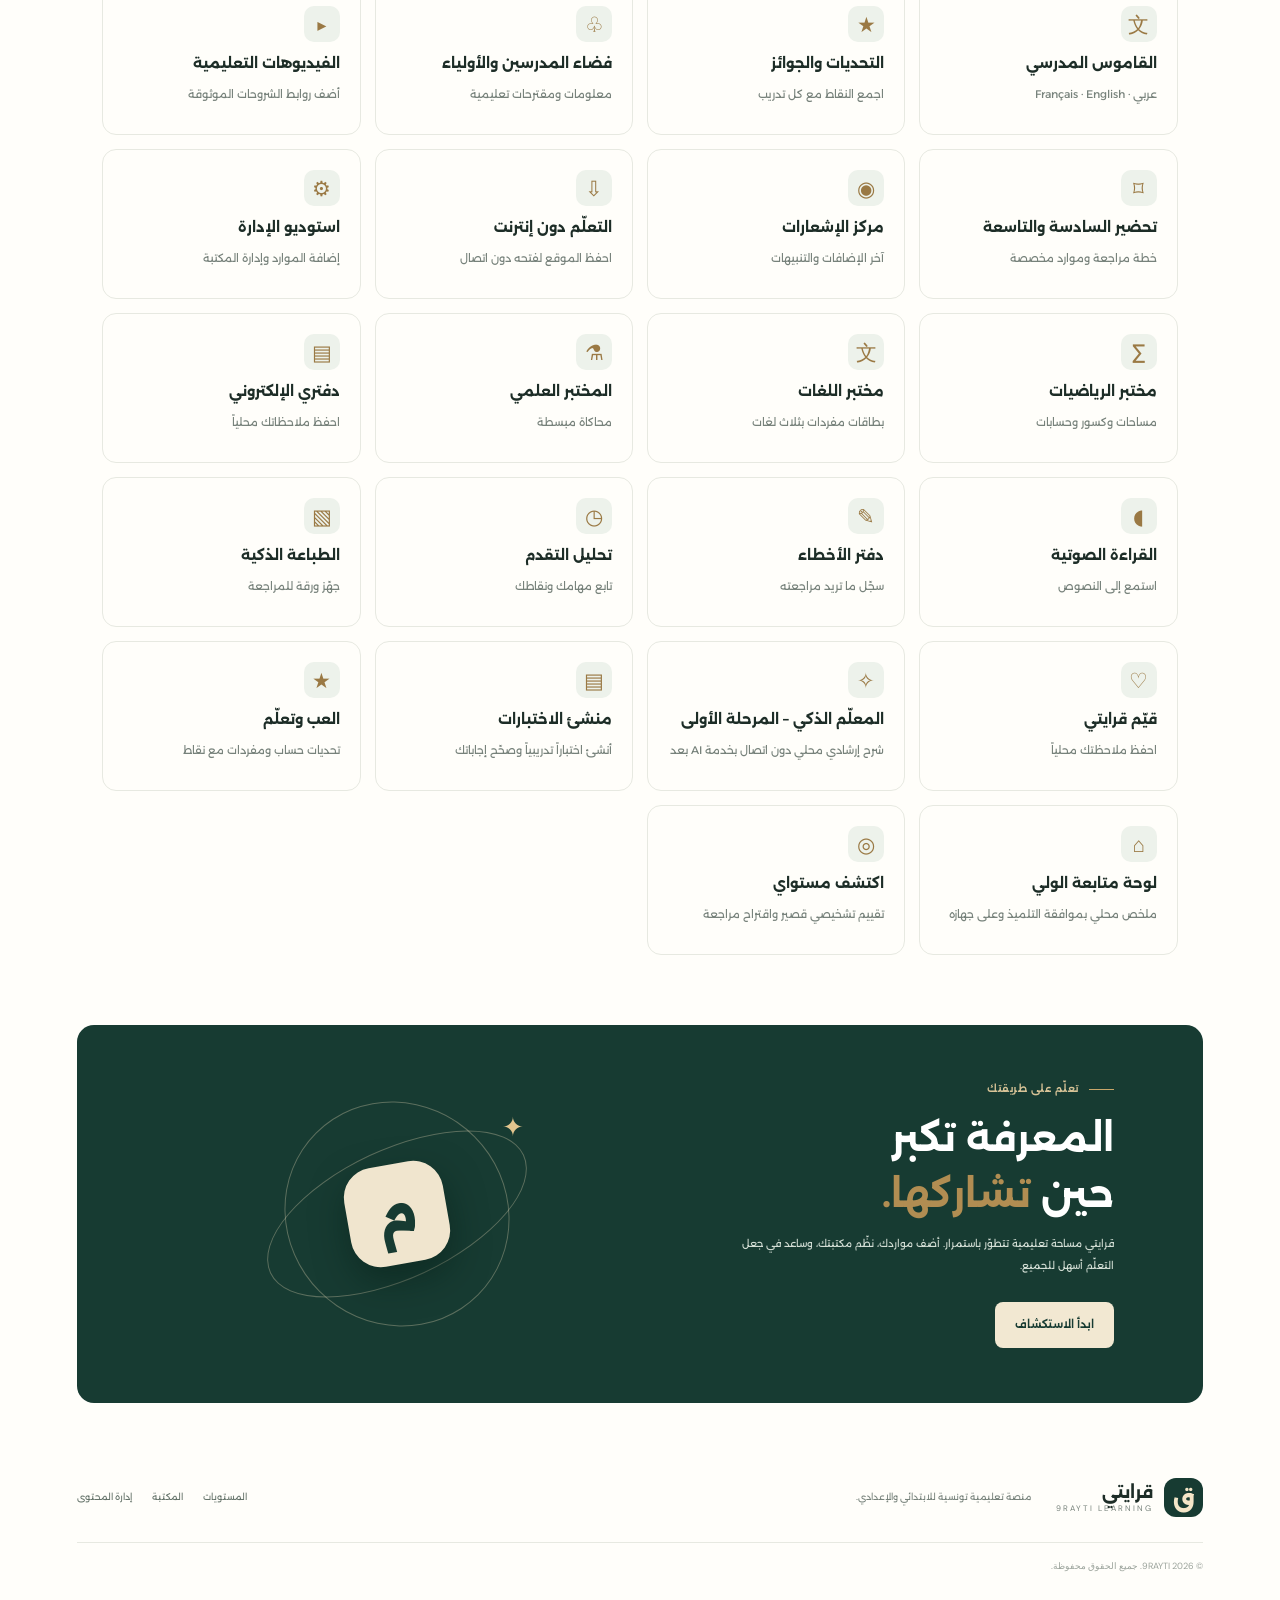
==== commit 27222d43: "Add files via upload" ====
--- a/index.html
+++ b/index.html
@@ -26,5 +26,5 @@
 </main>
 <footer class="footer"><a class="brand footer-brand" href="#home"><span class="brand-mark">ق</span><span><b>قرايتي</b><small>9RAYTI LEARNING</small></span></a><p data-i18n="footerText">منصة تعليمية تونسية للابتدائي والإعدادي.</p><div class="footer-links"><a href="#levels" data-i18n="navLevels">المستويات</a><a href="#library" data-i18n="navLibrary">المكتبة</a><a href="admin.html" data-i18n="adminLink">إدارة المحتوى</a></div><small>© <span id="year"></span> 9RAYTI. <span data-i18n="rights">جميع الحقوق محفوظة.</span></small></footer>
 <div class="modal-backdrop hidden" id="resourceModal"><div class="modal"><button class="modal-close" id="modalClose">×</button><div id="modalContent"></div></div></div>
-<script src="assets/data.js"></script><script src="assets/app.js"></script><script src="assets/features.js"></script><script src="assets/ultimate.js"></script><script src="assets/content.js"></script><script src="assets/views.js"></script>
+<script src="assets/data.js"></script><script src="assets/app.js"></script><script src="assets/features.js"></script><script src="assets/ultimate.js"></script><script src="assets/expansion.js"></script>
 </body></html>
--- a/assets/style.css
+++ b/assets/style.css
@@ -9,5 +9,15 @@
 
 /* 9rayti ULTIMATE — mobile-first learning tools, same original palette */
 .math-grid{display:grid;grid-template-columns:1fr 1fr;gap:12px}.tool-actions{display:flex;gap:10px;flex-wrap:wrap;margin:14px 0}.flashcard{min-height:150px;border:1px solid var(--line);border-radius:14px;display:grid;place-content:center;text-align:center;gap:14px;padding:20px;background:linear-gradient(135deg,#fffefa,#f2f4ec)}.flashcard strong{font-size:30px;color:var(--forest)}.science-state{margin:18px 0;padding:25px;border-radius:14px;background:#e9efe5;color:#173b32;text-align:center;font-size:22px;font-weight:700}.progress-track{height:12px;background:var(--line);border-radius:99px;overflow:hidden}.progress-track span{display:block;height:100%;background:var(--gold);border-radius:99px}.mobile-dock{display:none}@media(max-width:650px){body{padding-bottom:76px}.mobile-dock{position:fixed;z-index:40;bottom:0;left:0;right:0;display:grid;grid-template-columns:repeat(4,1fr);gap:4px;padding:8px 10px calc(8px + env(safe-area-inset-bottom));background:#fffefaed;border-top:1px solid var(--line);backdrop-filter:blur(14px);box-shadow:0 -8px 25px #173b3210}.mobile-dock a{display:flex;flex-direction:column;align-items:center;justify-content:center;gap:1px;color:var(--forest);font-size:19px;line-height:1.2}.mobile-dock small{font-size:9px;color:var(--muted)}.dark .mobile-dock{background:#202f28ed}.dark .mobile-dock a{color:#e4eee5}.math-grid{grid-template-columns:1fr 1fr}.tool-actions .btn{flex:1;justify-content:center}}@media print{.header,.announcement,.footer,.mobile-dock,.feature-hub,.cta-section{display:none!important}}
-.crumbs{font-size:11px;color:var(--muted);margin-bottom:18px}.crumbs a{color:#9a7b48}.app-view{min-height:60vh;padding-top:40px}.app-view h2{color:var(--forest);font-size:28px;margin:6px 0}.app-view h3{color:var(--forest);font-size:15px;margin:22px 0 8px}.vgrid{display:grid;grid-template-columns:repeat(3,1fr);gap:13px;margin:12px 0}.vcard{display:block;padding:18px;background:#fff;border:1px solid var(--line);border-radius:12px;transition:.2s}.vcard:hover{transform:translateY(-3px);box-shadow:var(--shadow);border-color:#c5b181}.vcard b{display:block;color:var(--forest);font-size:13px}.vcard small{color:var(--muted);font-size:10px}.reader{max-width:720px}.reader p{font-size:13px;line-height:2.1}.qbox{border:1px solid var(--line);border-radius:12px;margin:0 0 12px;padding:14px 18px;background:#fff}.qbox legend{font-weight:600;color:var(--forest);padding:0 6px}.qopt{display:block;padding:7px 4px;cursor:pointer;font-size:13px}.qfb{font-size:12px;color:#4f7a5c;margin-top:6px}.tool-actions{display:flex;gap:14px;flex-wrap:wrap;margin:16px 0}.tool-group{margin-bottom:26px}.tool-group h3{color:var(--forest);font-size:15px;margin:0 0 10px}.main-nav a.active{color:var(--gold);font-weight:700}.dark .vcard,.dark .qbox{background:#202f28}.dark .app-view h2,.dark .app-view h3,.dark .vcard b,.dark .qbox legend{color:#e4eee5}@media(max-width:760px){.vgrid{grid-template-columns:1fr}}
-.lesson-img{display:block;width:100%;max-width:820px;height:auto;border-radius:14px;border:1px solid var(--line);box-shadow:var(--shadow);margin:14px 0}
+
+/* 9RAYTI NEXT expansion */
+.exam-paper,.game-panel{margin-top:18px;padding:16px;border:1px solid var(--line);border-radius:13px;background:var(--cream,#f7f7f0)}
+.exam-question{border:1px solid var(--line);border-radius:10px;padding:12px;margin:12px 0;min-width:0}
+.exam-question legend{font-size:13px;font-weight:700;padding:0 5px;line-height:1.9}
+.exam-question label{display:flex;align-items:center;gap:8px;padding:7px 3px;font-size:12px;cursor:pointer}
+.exam-question input{accent-color:var(--forest)}
+.game-choice{margin-top:12px}
+.game-panel h3{margin:8px 0 14px}
+.game-panel .tool-input{max-width:180px;margin-bottom:10px}
+.dark .exam-paper,.dark .game-panel{background:#172720}
+@media(max-width:560px){.exam-paper,.game-panel{padding:12px}.exam-question{padding:9px}.exam-question legend{font-size:12px}}
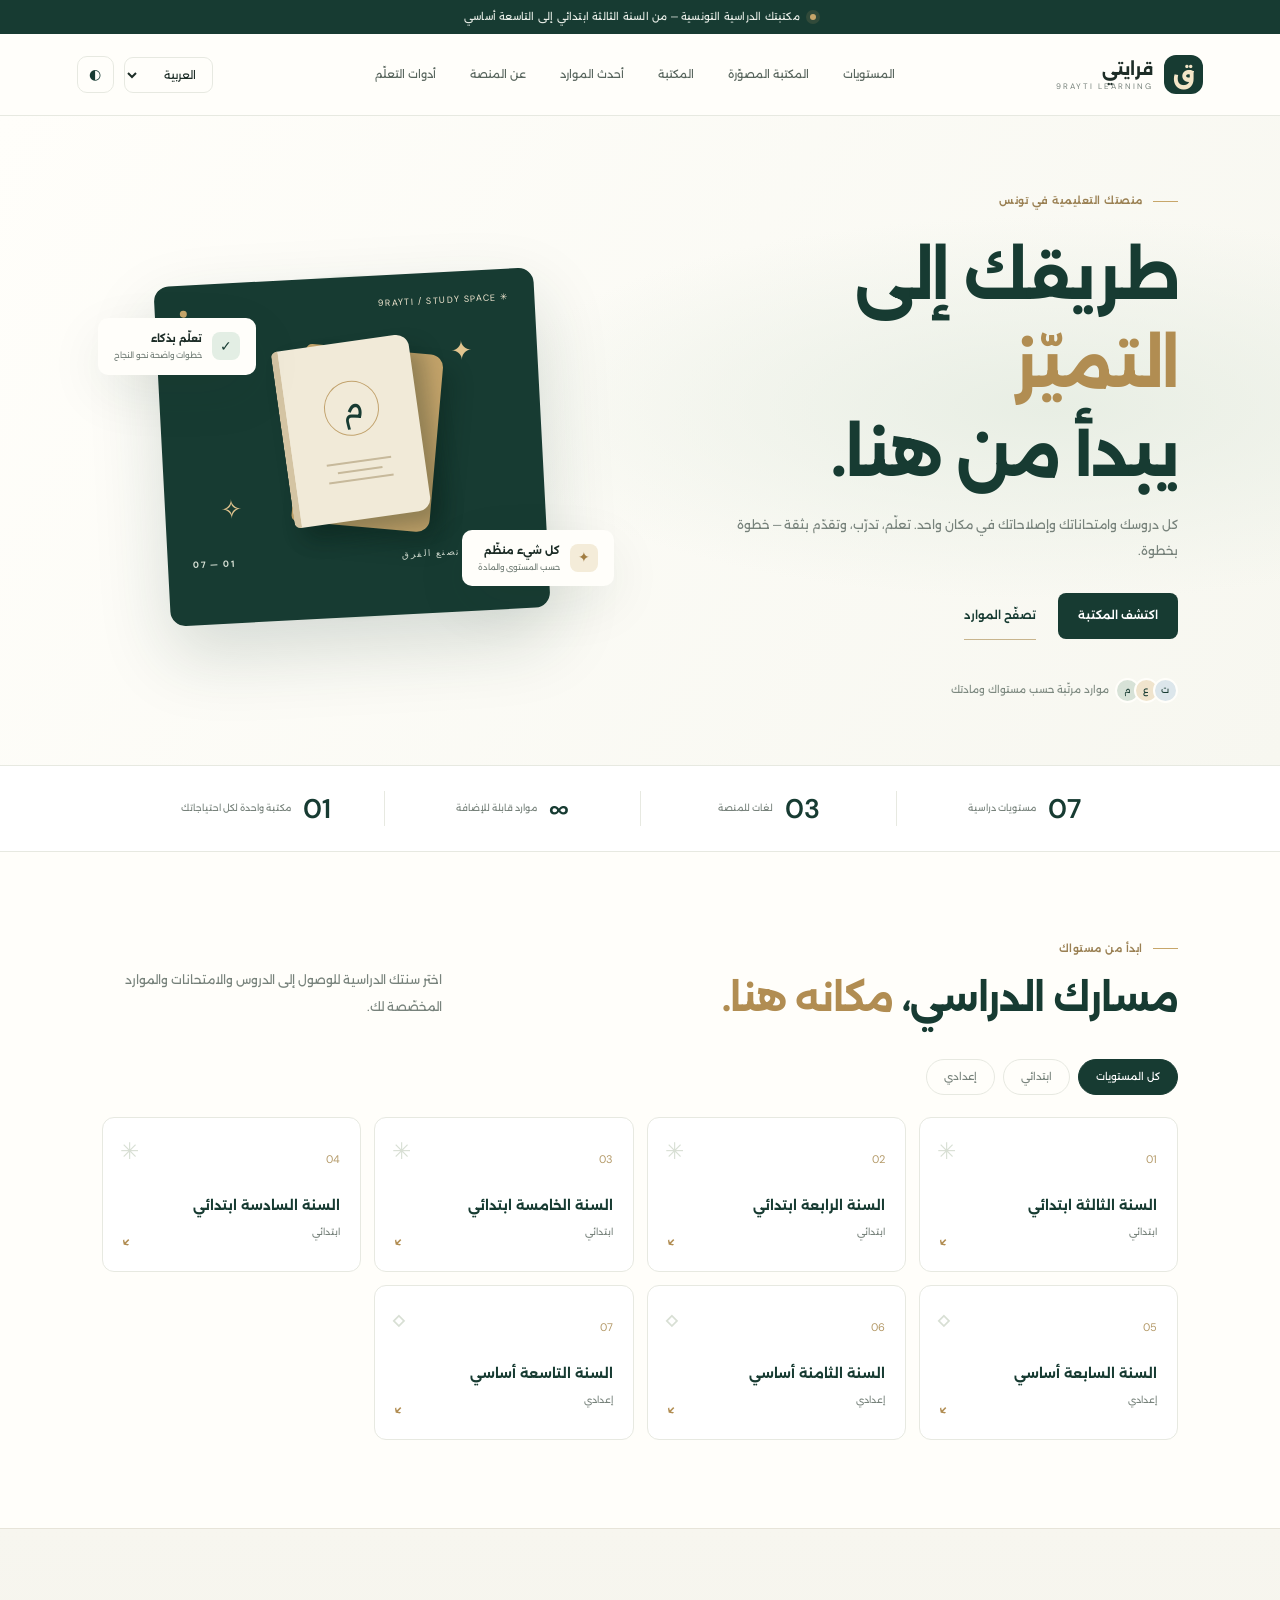
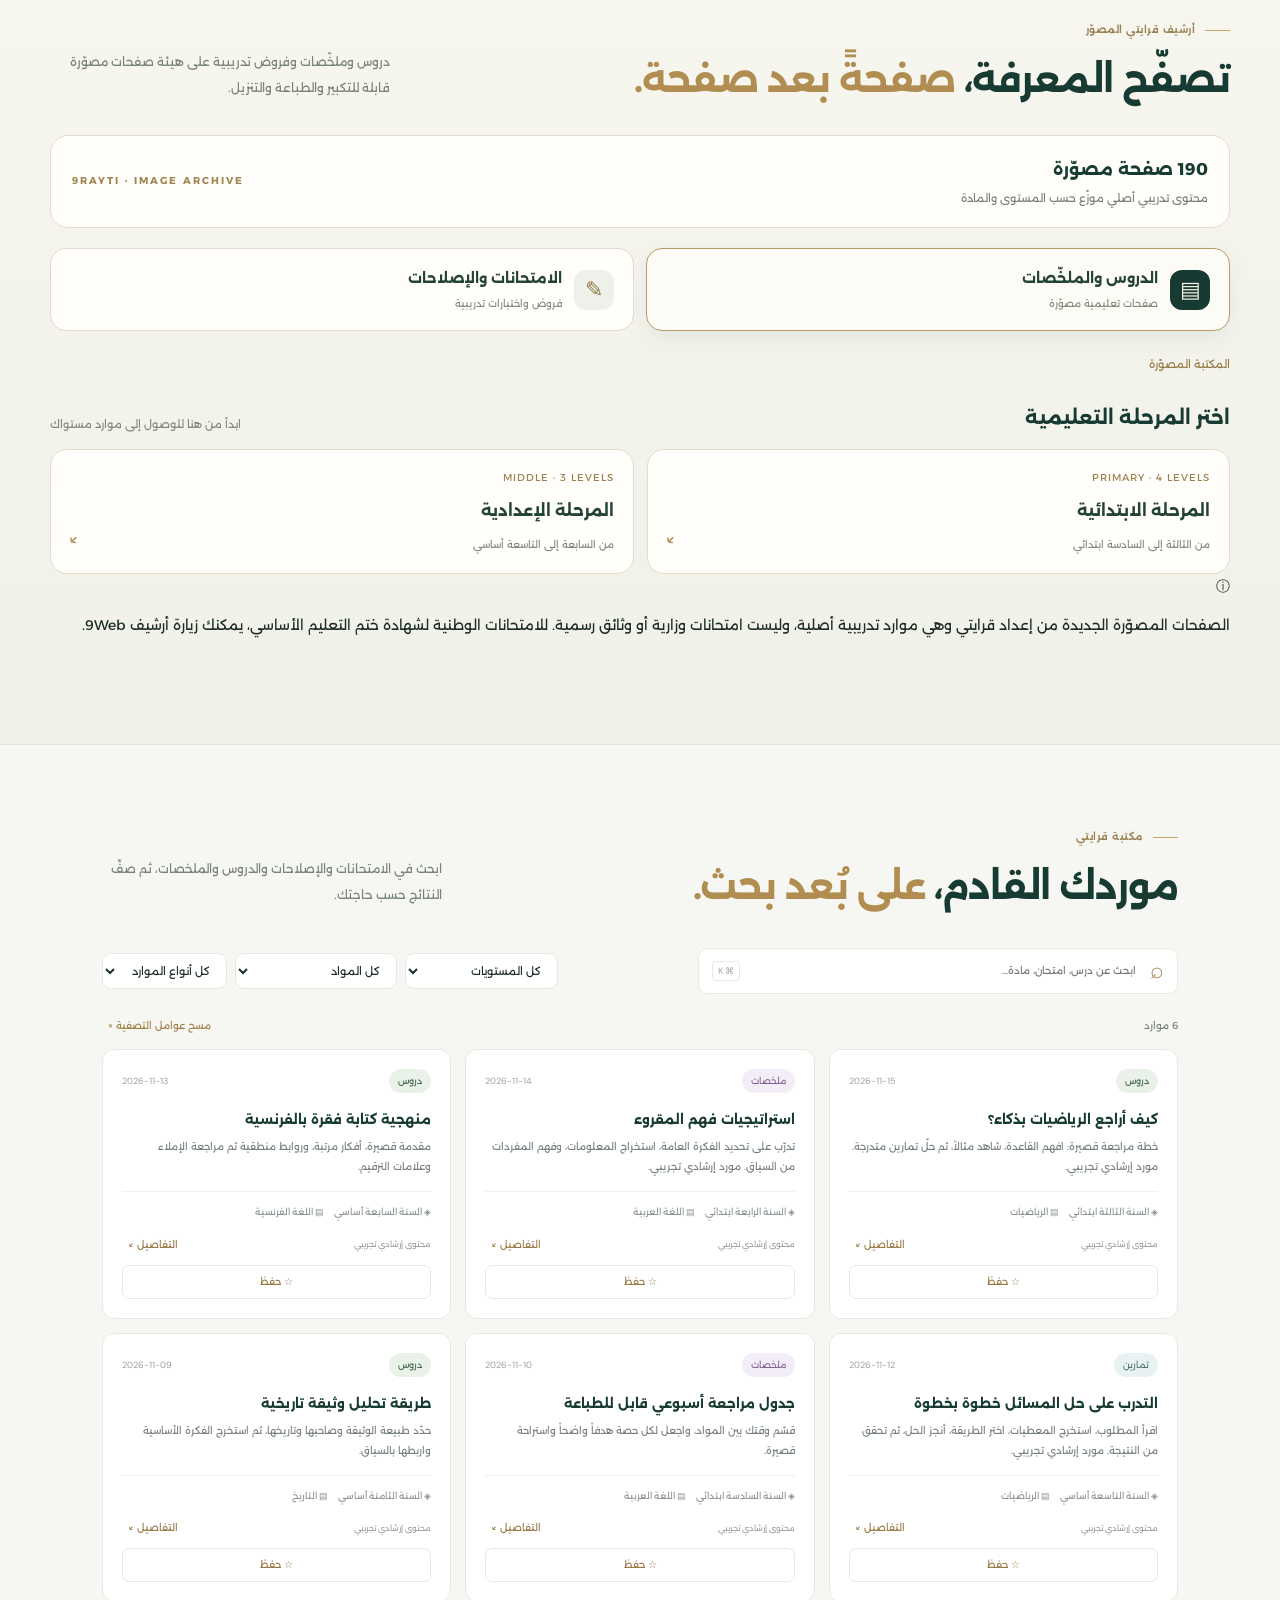
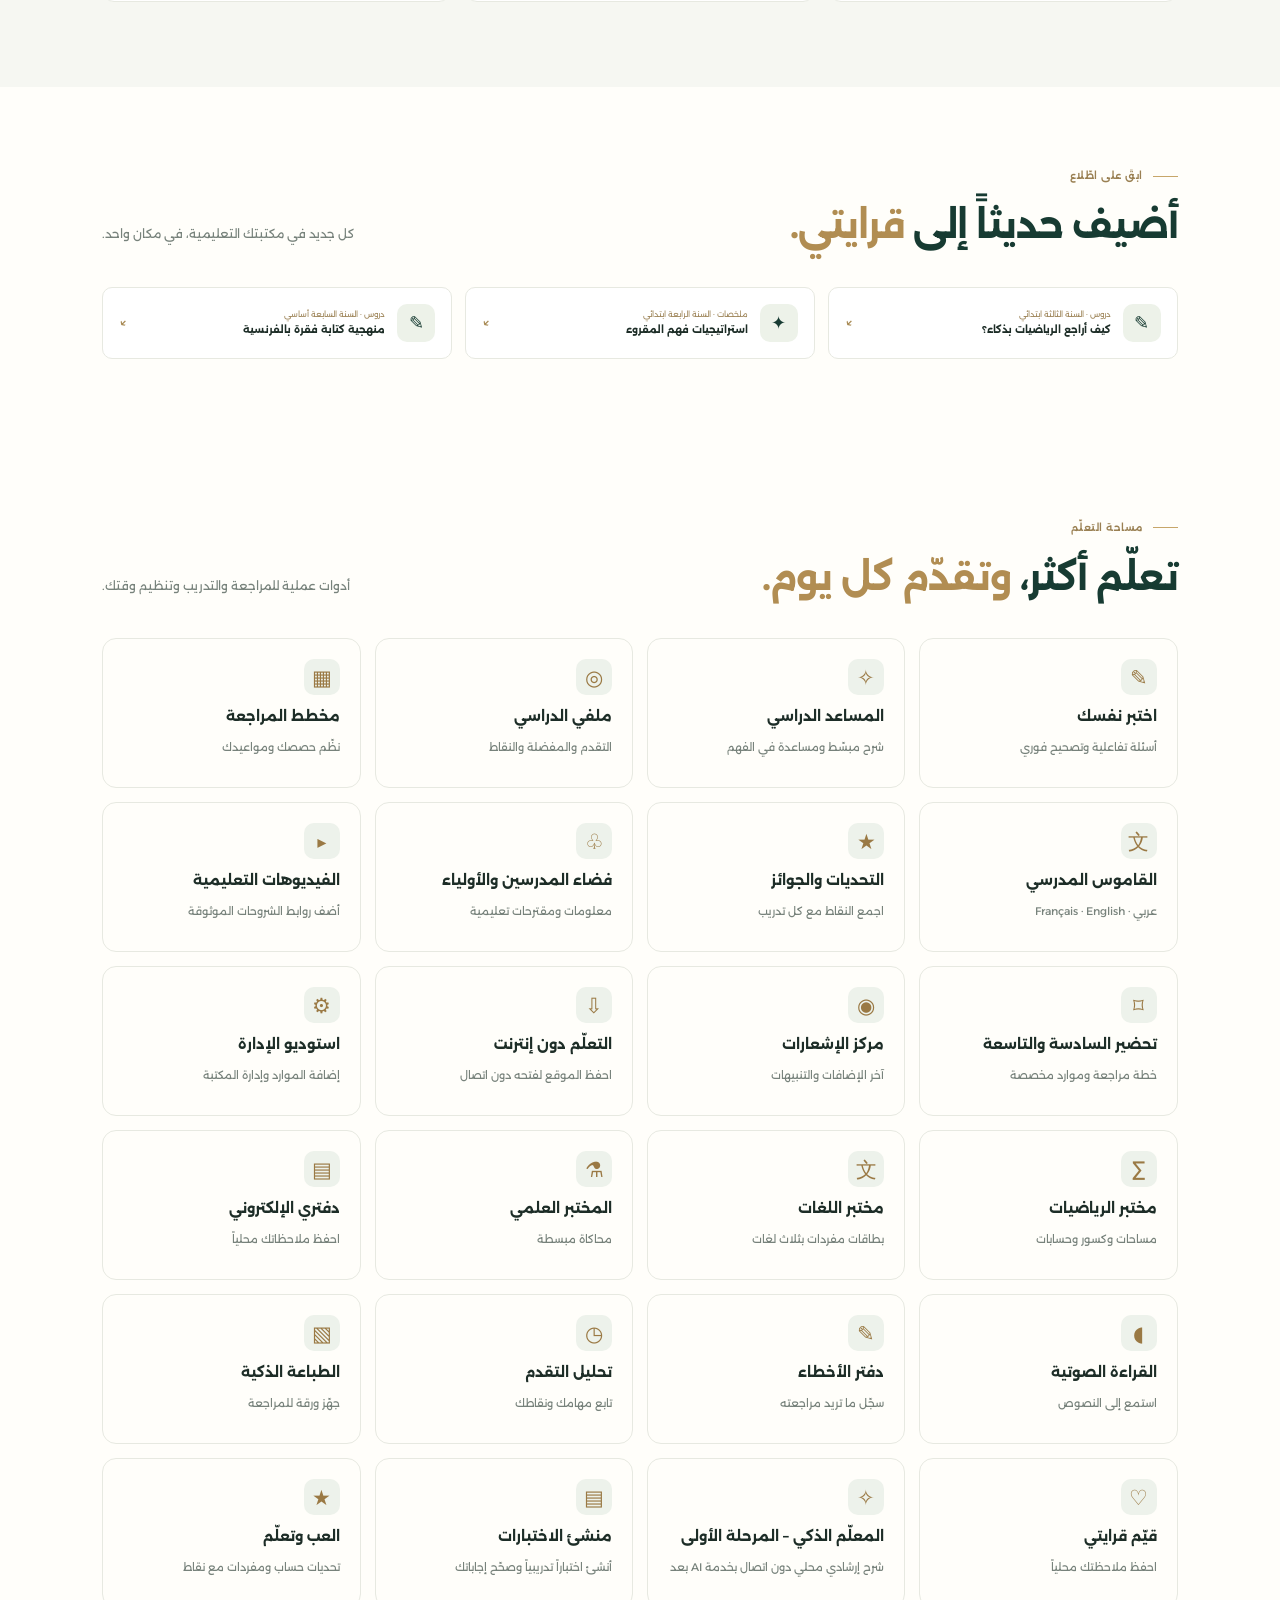
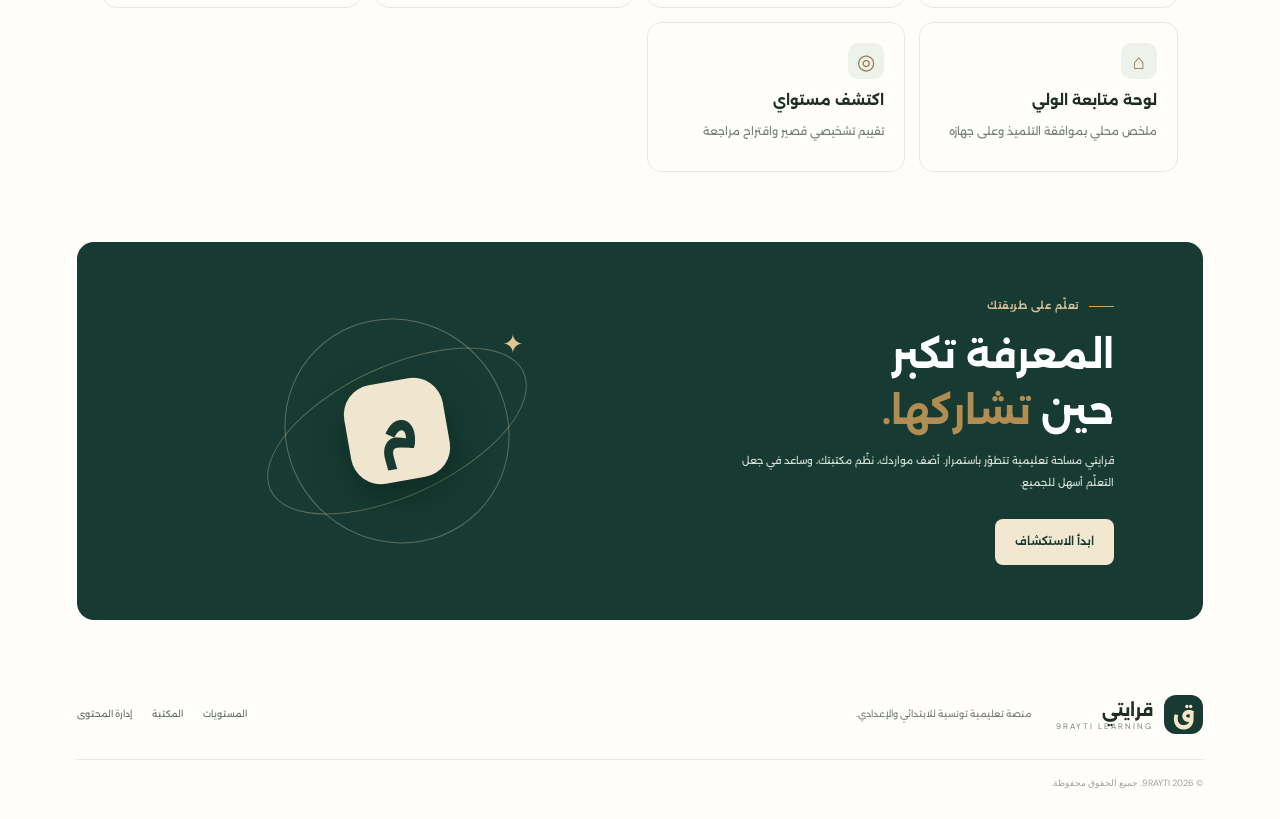
==== commit 3f8ed260: "Add files via upload" ====
--- a/index.html
+++ b/index.html
@@ -7,17 +7,34 @@
 <link rel="preconnect" href="https://fonts.googleapis.com"><link rel="preconnect" href="https://fonts.gstatic.com" crossorigin>
 <link href="https://fonts.googleapis.com/css2?family=Alexandria:wght@400;500;600;700;800&family=DM+Sans:wght@400;500;600;700&display=swap" rel="stylesheet">
 <link rel="stylesheet" href="assets/style.css">
+<link rel="stylesheet" href="assets/visual-library.css">
 </head>
 <body>
 <div class="announcement"><span class="pulse"></span><span data-i18n="announcement">مكتبتك الدراسية التونسية — من السنة الثالثة ابتدائي إلى التاسعة أساسي</span></div>
 <header class="header"><a class="brand" href="#home" aria-label="9rayti home"><span class="brand-mark">ق</span><span><b>قرايتي</b><small>9RAYTI LEARNING</small></span></a>
-<nav class="main-nav"><a href="#levels" data-i18n="navLevels">المستويات</a><a href="#library" data-i18n="navLibrary">المكتبة</a><a href="#latest" data-i18n="navLatest">أحدث الموارد</a><a href="#about" data-i18n="navAbout">عن المنصة</a></nav>
+<nav class="main-nav"><a href="#levels" data-i18n="navLevels">المستويات</a><a href="#visual-library">المكتبة المصوّرة</a><a href="#library" data-i18n="navLibrary">المكتبة</a><a href="#latest" data-i18n="navLatest">أحدث الموارد</a><a href="#about" data-i18n="navAbout">عن المنصة</a></nav>
 <div class="header-actions"><select id="language" class="language" aria-label="Language"><option value="ar">العربية</option><option value="fr">Français</option><option value="en">English</option></select><button class="icon-btn" id="themeToggle" aria-label="Toggle theme">◐</button><button class="menu-btn" id="menuToggle" aria-label="Open menu">☰</button></div></header>
 <main id="home">
 <section class="hero"><div class="hero-copy"><div class="eyebrow"><span class="eyebrow-line"></span><span data-i18n="heroEyebrow">منصتك التعليمية في تونس</span></div><h1 data-i18n="heroTitle">طريقك إلى <em>التميّز</em><br>يبدأ من هنا.</h1><p data-i18n="heroText">كل دروسك وامتحاناتك وإصلاحاتك في مكان واحد. تعلّم، تدرّب، وتقدّم بثقة — خطوة بخطوة.</p><div class="hero-buttons"><a class="btn btn-primary" href="#levels" data-i18n="explore">اكتشف المكتبة <span>↙</span></a><a class="btn btn-quiet" href="#library" data-i18n="browse">تصفّح الموارد</a></div><div class="hero-proof"><div class="avatar-stack"><i>م</i><i>ع</i><i>ت</i></div><span data-i18n="heroFoot">موارد مرتّبة حسب مستواك ومادتك</span></div></div>
 <div class="hero-art"><div class="art-glow"></div><div class="art-card main-art"><div class="art-top"><span>✳ 9RAYTI / STUDY SPACE</span><span class="art-dot"></span></div><div class="book-illustration"><div class="book book-back"></div><div class="book book-front"><div class="book-seal">م</div><div class="book-lines"><i></i><i></i><i></i></div></div><div class="sparkle s1">✦</div><div class="sparkle s2">✧</div></div><div class="art-bottom"><span data-i18n="artCaption">مساحة تعلّم تصنع الفرق</span><b>01 — 07</b></div></div><div class="floating-note note-one"><span class="note-icon">✓</span><span><b data-i18n="noteOneTitle">تعلّم بذكاء</b><small data-i18n="noteOneText">خطوات واضحة نحو النجاح</small></span></div><div class="floating-note note-two"><span class="note-icon gold">✦</span><span><b data-i18n="noteTwoTitle">كل شيء منظّم</b><small data-i18n="noteTwoText">حسب المستوى والمادة</small></span></div></div></section>
 <section class="stats"><div><b>07</b><span data-i18n="statLevels">مستويات دراسية</span></div><div><b>03</b><span data-i18n="statLanguages">لغات للمنصة</span></div><div><b>∞</b><span data-i18n="statResources">موارد قابلة للإضافة</span></div><div><b>01</b><span data-i18n="statPlace">مكتبة واحدة لكل احتياجاتك</span></div></section>
 <section class="section levels-section" id="levels"><div class="section-heading"><div><div class="eyebrow"><span class="eyebrow-line"></span><span data-i18n="levelsEyebrow">ابدأ من مستواك</span></div><h2 data-i18n="levelsTitle">مسارك الدراسي، <em>مكانه هنا.</em></h2></div><p data-i18n="levelsText">اختر سنتك الدراسية للوصول إلى الدروس والامتحانات والموارد المخصّصة لك.</p></div><div class="level-tabs"><button class="level-tab active" data-stage="all" data-i18n="allLevels">كل المستويات</button><button class="level-tab" data-stage="primary" data-i18n="primary">ابتدائي</button><button class="level-tab" data-stage="middle" data-i18n="middle">إعدادي</button></div><div class="level-grid" id="levelGrid"></div></section>
+<section class="visual-library-section" id="visual-library">
+  <div class="visual-library-shell">
+    <div class="section-heading visual-heading">
+      <div><div class="eyebrow"><span class="eyebrow-line"></span><span>أرشيف قرايتي المصوّر</span></div><h2>تصفّح المعرفة، <em>صفحةً بعد صفحة.</em></h2></div>
+      <p>دروس وملخّصات وفروض تدريبية على هيئة صفحات مصوّرة قابلة للتكبير والطباعة والتنزيل.</p>
+    </div>
+    <div class="visual-library-intro"><div><b id="visualTotal">190 صفحة مصوّرة</b><span>محتوى تدريبي أصلي موزّع حسب المستوى والمادة</span></div><span class="visual-stamp">9RAYTI · IMAGE ARCHIVE</span></div>
+    <div class="visual-category-tabs" role="tablist" aria-label="نوع المكتبة">
+      <button class="visual-category active" data-vcat="lesson" role="tab" aria-selected="true"><span>▤</span><b>الدروس والملخّصات</b><small>صفحات تعليمية مصوّرة</small></button>
+      <button class="visual-category" data-vcat="exam" role="tab" aria-selected="false"><span>✎</span><b>الامتحانات والإصلاحات</b><small>فروض واختبارات تدريبية</small></button>
+    </div>
+    <div class="visual-breadcrumb" id="visualBreadcrumb"><span>اختر المرحلة الدراسية</span></div>
+    <div id="visualLibraryContent" class="visual-library-content" aria-live="polite"></div>
+    <div class="visual-source-note"><span>ⓘ</span><p>الصفحات المصوّرة الجديدة من إعداد قرايتي وهي موارد تدريبية أصلية، وليست امتحانات وزارية أو وثائق رسمية. للامتحانات الوطنية لشهادة ختم التعليم الأساسي، يمكنك زيارة <a href="https://9web.edunet.tn/" target="_blank" rel="noopener">أرشيف 9Web</a>.</p></div>
+  </div>
+</section>
 <section class="library-section" id="library"><div class="section section-inner"><div class="section-heading"><div><div class="eyebrow"><span class="eyebrow-line"></span><span data-i18n="libraryEyebrow">مكتبة قرايتي</span></div><h2 data-i18n="libraryTitle">موردك القادم، <em>على بُعد بحث.</em></h2></div><p data-i18n="libraryText">ابحث في الامتحانات والإصلاحات والدروس والملخصات، ثم صفِّ النتائج حسب حاجتك.</p></div>
 <div class="library-tools"><label class="search-box"><span>⌕</span><input id="searchInput" type="search" data-i18n-placeholder="searchPlaceholder" placeholder="ابحث عن درس، امتحان، مادة..."/><kbd>⌘ K</kbd></label><div class="filter-row"><select id="filterLevel"><option value="" data-i18n="filterAllLevels">كل المستويات</option></select><select id="filterSubject"><option value="" data-i18n="filterAllSubjects">كل المواد</option></select><select id="filterType"><option value="" data-i18n="filterAllTypes">كل أنواع الموارد</option><option value="exam" data-i18n="typeExam">امتحانات</option><option value="correction" data-i18n="typeCorrection">إصلاحات</option><option value="lesson" data-i18n="typeLesson">دروس</option><option value="summary" data-i18n="typeSummary">ملخصات</option><option value="exercise" data-i18n="typeExercise">تمارين</option><option value="license" data-i18n="typeLicense">تراخيص</option></select></div></div>
 <div class="results-meta"><span id="resultsCount">0 مورد</span><button id="clearFilters" class="text-button" data-i18n="clearFilters">مسح عوامل التصفية ×</button></div><div class="resource-grid" id="resourceGrid"></div><div class="empty-state hidden" id="emptyState"><div>⌕</div><h3 data-i18n="emptyTitle">لم نعثر على نتائج</h3><p data-i18n="emptyText">جرّب تغيير كلمات البحث أو عوامل التصفية.</p></div></div></section>
@@ -26,5 +43,5 @@
 </main>
 <footer class="footer"><a class="brand footer-brand" href="#home"><span class="brand-mark">ق</span><span><b>قرايتي</b><small>9RAYTI LEARNING</small></span></a><p data-i18n="footerText">منصة تعليمية تونسية للابتدائي والإعدادي.</p><div class="footer-links"><a href="#levels" data-i18n="navLevels">المستويات</a><a href="#library" data-i18n="navLibrary">المكتبة</a><a href="admin.html" data-i18n="adminLink">إدارة المحتوى</a></div><small>© <span id="year"></span> 9RAYTI. <span data-i18n="rights">جميع الحقوق محفوظة.</span></small></footer>
 <div class="modal-backdrop hidden" id="resourceModal"><div class="modal"><button class="modal-close" id="modalClose">×</button><div id="modalContent"></div></div></div>
-<script src="assets/data.js"></script><script src="assets/app.js"></script><script src="assets/features.js"></script><script src="assets/ultimate.js"></script><script src="assets/expansion.js"></script>
+<script src="assets/data.js"></script><script src="assets/app.js"></script><script src="assets/features.js"></script><script src="assets/ultimate.js"></script><script src="assets/expansion.js"></script><script src="assets/visual-resources.js"></script><script src="assets/visual-library.js"></script>
 </body></html>
--- a/assets/visual-library.css
+++ b/assets/visual-library.css
@@ -0,0 +1,9 @@
+.visual-library-section{padding:92px 0;background:linear-gradient(180deg,#f7f6ef 0%,#f0f1e9 100%);border-top:1px solid #e7e4d9;border-bottom:1px solid #e7e4d9}
+.visual-library-shell{width:min(1180px,calc(100% - 44px));margin:auto}
+.visual-heading{margin-bottom:28px}.visual-library-intro{display:flex;align-items:center;justify-content:space-between;gap:16px;padding:18px 21px;border:1px solid #e0dccf;border-radius:18px;background:#fffefa;margin-bottom:20px}.visual-library-intro>div{display:grid;gap:5px}.visual-library-intro b{font-size:17px;color:#173b32}.visual-library-intro span{font-size:11px;color:#788078}.visual-stamp{letter-spacing:2px;font-size:10px!important;color:#a18552!important;font-weight:700}
+.visual-category-tabs{display:grid;grid-template-columns:1fr 1fr;gap:12px;margin:0 0 18px}.visual-category{border:1px solid #dedacd;border-radius:16px;background:#fffefa;color:#244338;padding:17px 19px;text-align:right;display:grid;grid-template-columns:40px 1fr;grid-template-rows:auto auto;column-gap:12px;align-items:center;cursor:pointer;transition:.2s}.visual-category>span{grid-row:1/3;width:40px;height:40px;border-radius:12px;background:#edf1e9;display:grid;place-items:center;font-size:22px;color:#987a48}.visual-category b{font-size:14px}.visual-category small{font-size:10px;color:#858a80;margin-top:4px}.visual-category.active{border-color:#b99b66;box-shadow:0 8px 24px #173b3210;background:#fdfbf5}.visual-category.active>span{background:#173b32;color:#f6f1e5}
+.visual-breadcrumb{display:flex;align-items:center;gap:8px;flex-wrap:wrap;margin:20px 0 14px;color:#85877e;font-size:11px}.visual-breadcrumb button{border:0;background:transparent;color:#987a48;font:inherit;cursor:pointer;padding:4px 0}.visual-breadcrumb .crumb-current{color:#173b32;font-weight:700}.visual-step-title{display:flex;align-items:end;justify-content:space-between;gap:12px;margin:22px 0 14px}.visual-step-title h3{font-size:19px;color:#173b32;margin:0}.visual-step-title p{font-size:11px;color:#85877e;margin:0}.visual-stage-grid,.visual-grade-grid,.visual-subject-grid{display:grid;grid-template-columns:repeat(2,minmax(0,1fr));gap:13px}.visual-stage-card,.visual-grade-card,.visual-subject-card{position:relative;text-align:right;border:1px solid #e1ddcf;border-radius:17px;background:#fffefa;padding:19px;min-height:112px;cursor:pointer;color:#244338;display:flex;flex-direction:column;justify-content:space-between;gap:10px;transition:transform .2s,border-color .2s,box-shadow .2s}.visual-stage-card:hover,.visual-grade-card:hover,.visual-subject-card:hover{transform:translateY(-2px);border-color:#b99b66;box-shadow:0 10px 24px #173b3210}.visual-card-kicker{font-size:10px;color:#9b8051;letter-spacing:1px}.visual-stage-card b,.visual-grade-card b,.visual-subject-card b{font-size:16px}.visual-stage-card small,.visual-grade-card small,.visual-subject-card small{font-size:10px;color:#83887f}.visual-card-arrow{position:absolute;left:17px;bottom:17px;color:#b1945f;font-size:18px}.visual-grade-card{min-height:95px}.visual-subject-card{min-height:90px}.visual-subject-card .visual-count{font-size:10px;color:#8b8c81}.visual-resource-grid{display:grid;grid-template-columns:repeat(3,minmax(0,1fr));gap:15px}.visual-resource-card{border:1px solid #e0dccf;background:#fffefa;border-radius:15px;overflow:hidden;display:flex;flex-direction:column;min-width:0}.visual-resource-thumb{width:100%;aspect-ratio:1/1.414;object-fit:cover;object-position:top;background:#f6f3e9;border-bottom:1px solid #e8e3d7;display:block}.visual-resource-info{padding:12px;display:grid;gap:8px;flex:1}.visual-resource-info b{font-size:12px;line-height:1.8;color:#263f35}.visual-resource-info small{font-size:10px;color:#8b8c81}.visual-open-btn{border:0;background:#173b32;color:#fffdf5;border-radius:9px;padding:10px 12px;font:inherit;font-size:11px;cursor:pointer;margin-top:auto}.visual-open-btn:hover{background:#285346}.visual-empty{padding:25px;text-align:center;color:#82867d;background:#fffefa;border:1px dashed #d9d3c4;border-radius:14px}
+.visual-viewer{position:fixed;inset:0;z-index:1000;background:#101b17eF;display:none;align-items:center;justify-content:center;padding:18px}.visual-viewer.open{display:flex}.visual-viewer-panel{width:min(1050px,100%);height:min(94vh,1050px);background:#f8f7f1;border-radius:18px;display:flex;flex-direction:column;overflow:hidden;box-shadow:0 24px 90px #0006}.visual-viewer-top{display:flex;align-items:center;gap:10px;padding:12px 15px;background:#173b32;color:#fffdf5}.visual-viewer-title{font-size:12px;font-weight:700;flex:1;min-width:0;overflow:hidden;text-overflow:ellipsis;white-space:nowrap}.visual-viewer-top button{border:1px solid #ffffff35;background:#ffffff12;color:#fffdf5;border-radius:8px;padding:7px 10px;font:inherit;font-size:12px;cursor:pointer}.visual-viewer-stage{flex:1;min-height:0;overflow:auto;display:flex;justify-content:center;align-items:flex-start;padding:18px;background:#e9e8df}.visual-viewer-image{width:min(100%,720px);height:auto;box-shadow:0 7px 28px #17251e2b;transform-origin:top center;transition:width .15s}.visual-viewer-bottom{display:flex;align-items:center;justify-content:space-between;gap:8px;padding:10px 14px;background:#fffefa;border-top:1px solid #e5e0d4}.visual-viewer-bottom span{font-size:10px;color:#7d8178}.visual-viewer-bottom button{border:1px solid #ded8c9;background:#fffefa;color:#244338;border-radius:8px;padding:8px 11px;font:inherit;font-size:11px;cursor:pointer}.visual-viewer-bottom .visual-download{background:#173b32;color:white;border-color:#173b32}.dark .visual-library-section{background:linear-gradient(180deg,#192820,#1d2e26);border-color:#34483d}.dark .visual-library-intro,.dark .visual-category,.dark .visual-stage-card,.dark .visual-grade-card,.dark .visual-subject-card,.dark .visual-resource-card,.dark .visual-empty{background:#21352b;border-color:#3b5144;color:#e8eee5}.dark .visual-library-intro b,.dark .visual-step-title h3,.dark .visual-resource-info b,.dark .visual-breadcrumb .crumb-current{color:#edf1e8}.dark .visual-category.active{background:#263c30;border-color:#b99b66}.dark .visual-category>span{background:#30483a}.dark .visual-category.active>span{background:#c5a66d;color:#173b32}.dark .visual-viewer-panel{background:#1c2c24}.dark .visual-viewer-stage{background:#121e18}.dark .visual-viewer-bottom{background:#1c2c24;border-color:#34483d}.dark .visual-viewer-bottom button{background:#263b30;border-color:#405647;color:#edf1e8}
+@media(max-width:760px){.visual-library-section{padding:60px 0}.visual-library-shell{width:min(100% - 28px,1180px)}.visual-resource-grid{grid-template-columns:repeat(2,minmax(0,1fr));gap:10px}.visual-resource-info{padding:9px}.visual-resource-info b{font-size:11px}.visual-resource-thumb{aspect-ratio:1/1.414}.visual-category{padding:13px;grid-template-columns:34px 1fr;column-gap:9px}.visual-category>span{width:34px;height:34px}.visual-category b{font-size:12px}.visual-library-intro{padding:14px}.visual-stamp{display:none}.visual-viewer{padding:6px}.visual-viewer-panel{height:96vh;border-radius:12px}.visual-viewer-top{padding:9px}.visual-viewer-top button{padding:6px 8px}.visual-viewer-bottom{flex-wrap:wrap}.visual-viewer-stage{padding:8px}}
+@media(max-width:430px){.visual-stage-grid,.visual-grade-grid,.visual-subject-grid{grid-template-columns:1fr 1fr;gap:9px}.visual-stage-card,.visual-grade-card,.visual-subject-card{padding:13px;min-height:90px}.visual-stage-card b,.visual-grade-card b,.visual-subject-card b{font-size:13px}.visual-resource-grid{grid-template-columns:1fr 1fr}.visual-resource-info small{font-size:9px}.visual-step-title h3{font-size:16px}.visual-step-title p{font-size:9px}}
+@media print{body.visual-printing *{visibility:hidden!important}body.visual-printing .visual-viewer,body.visual-printing .visual-viewer *{visibility:visible!important}body.visual-printing .visual-viewer{position:absolute;inset:0;background:white;padding:0;display:block!important}body.visual-printing .visual-viewer-panel{width:100%;height:auto;box-shadow:none;border-radius:0}body.visual-printing .visual-viewer-top,body.visual-printing .visual-viewer-bottom{display:none!important}body.visual-printing .visual-viewer-stage{overflow:visible;padding:0;background:white}body.visual-printing .visual-viewer-image{width:100%;max-width:none;box-shadow:none}}
